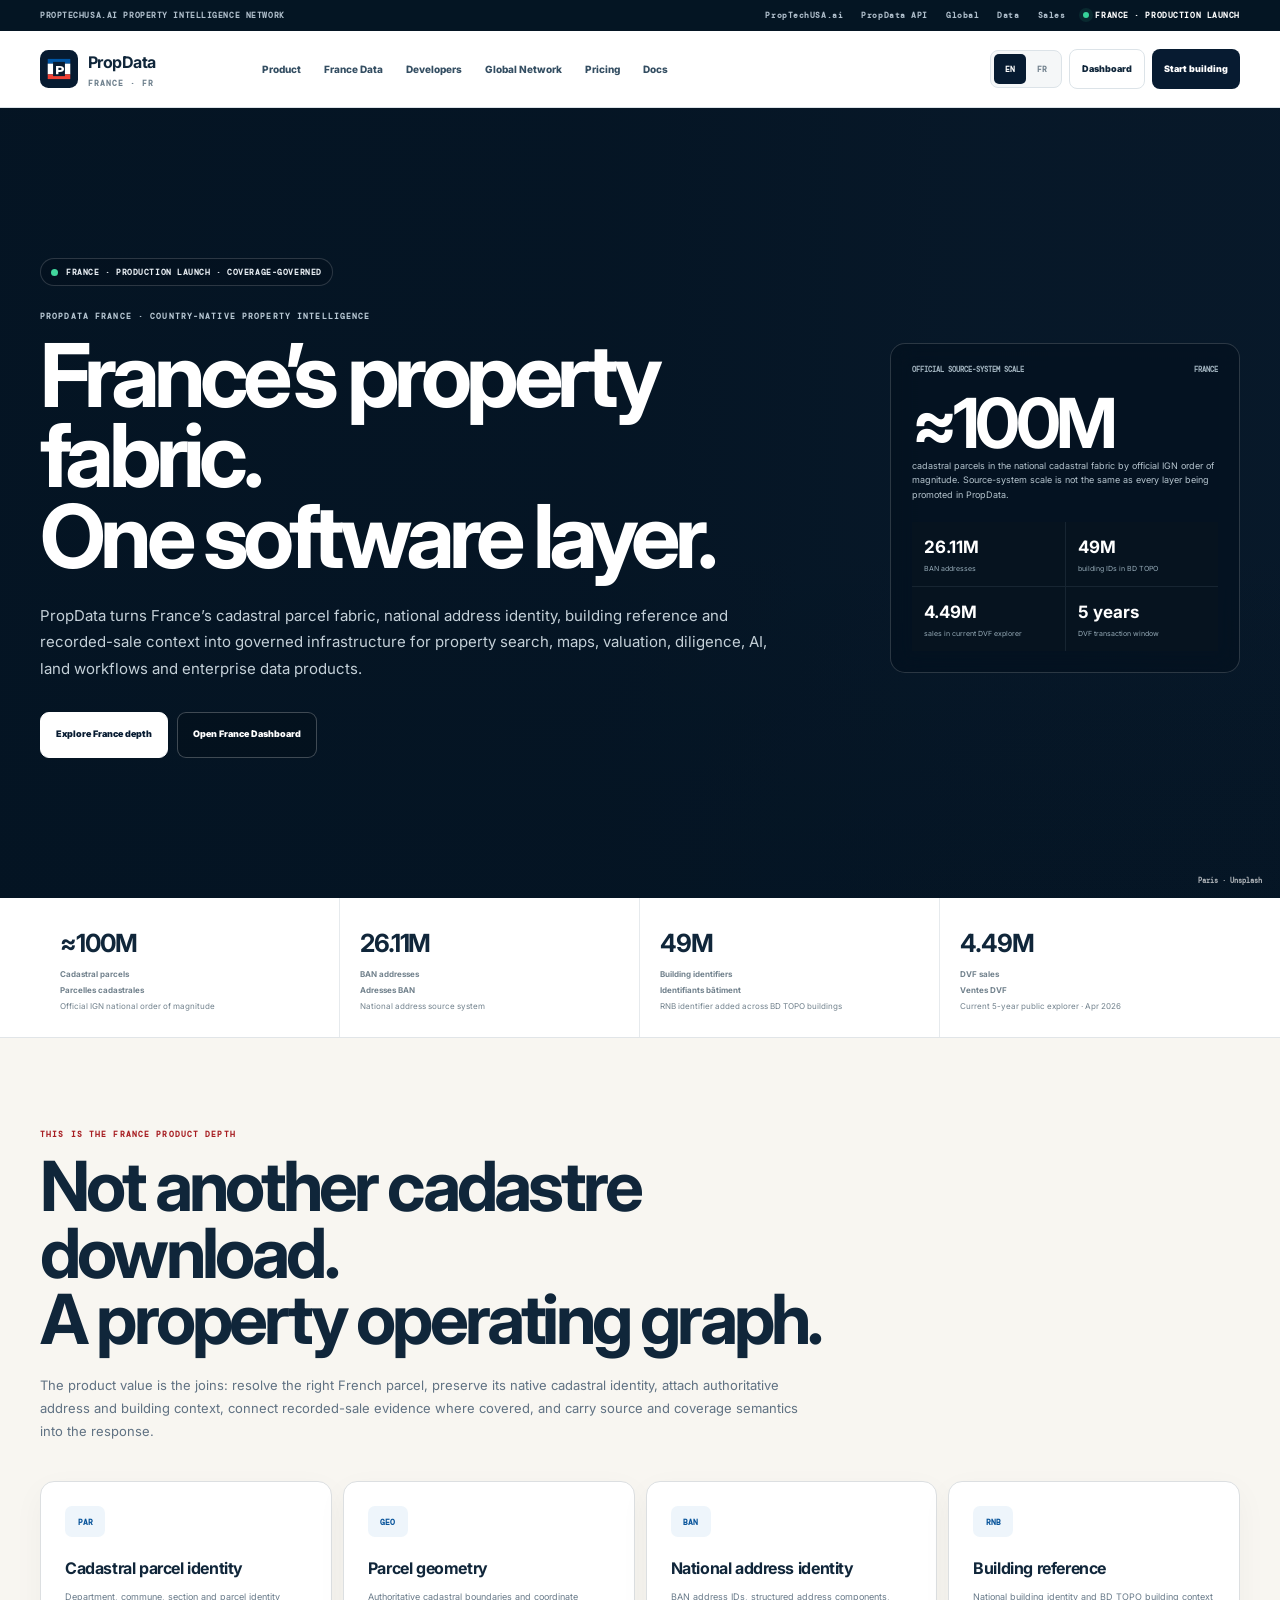
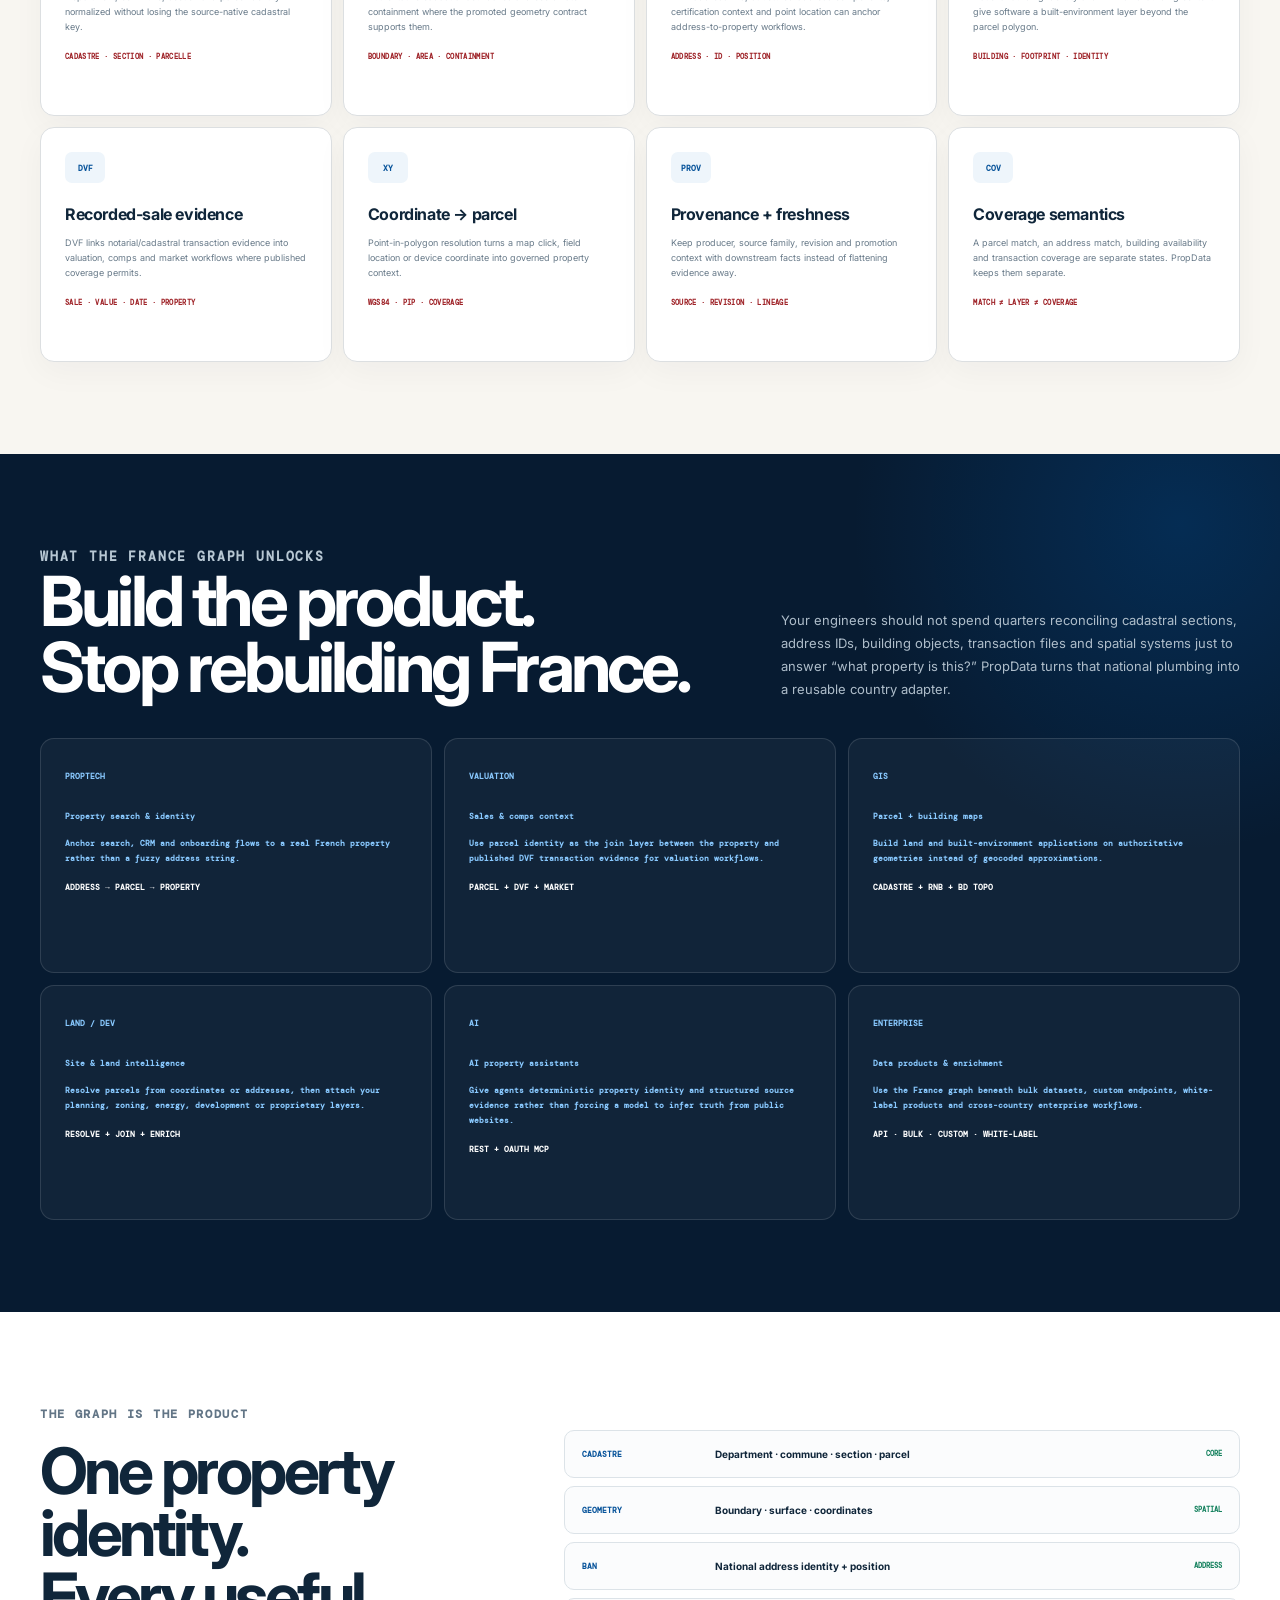
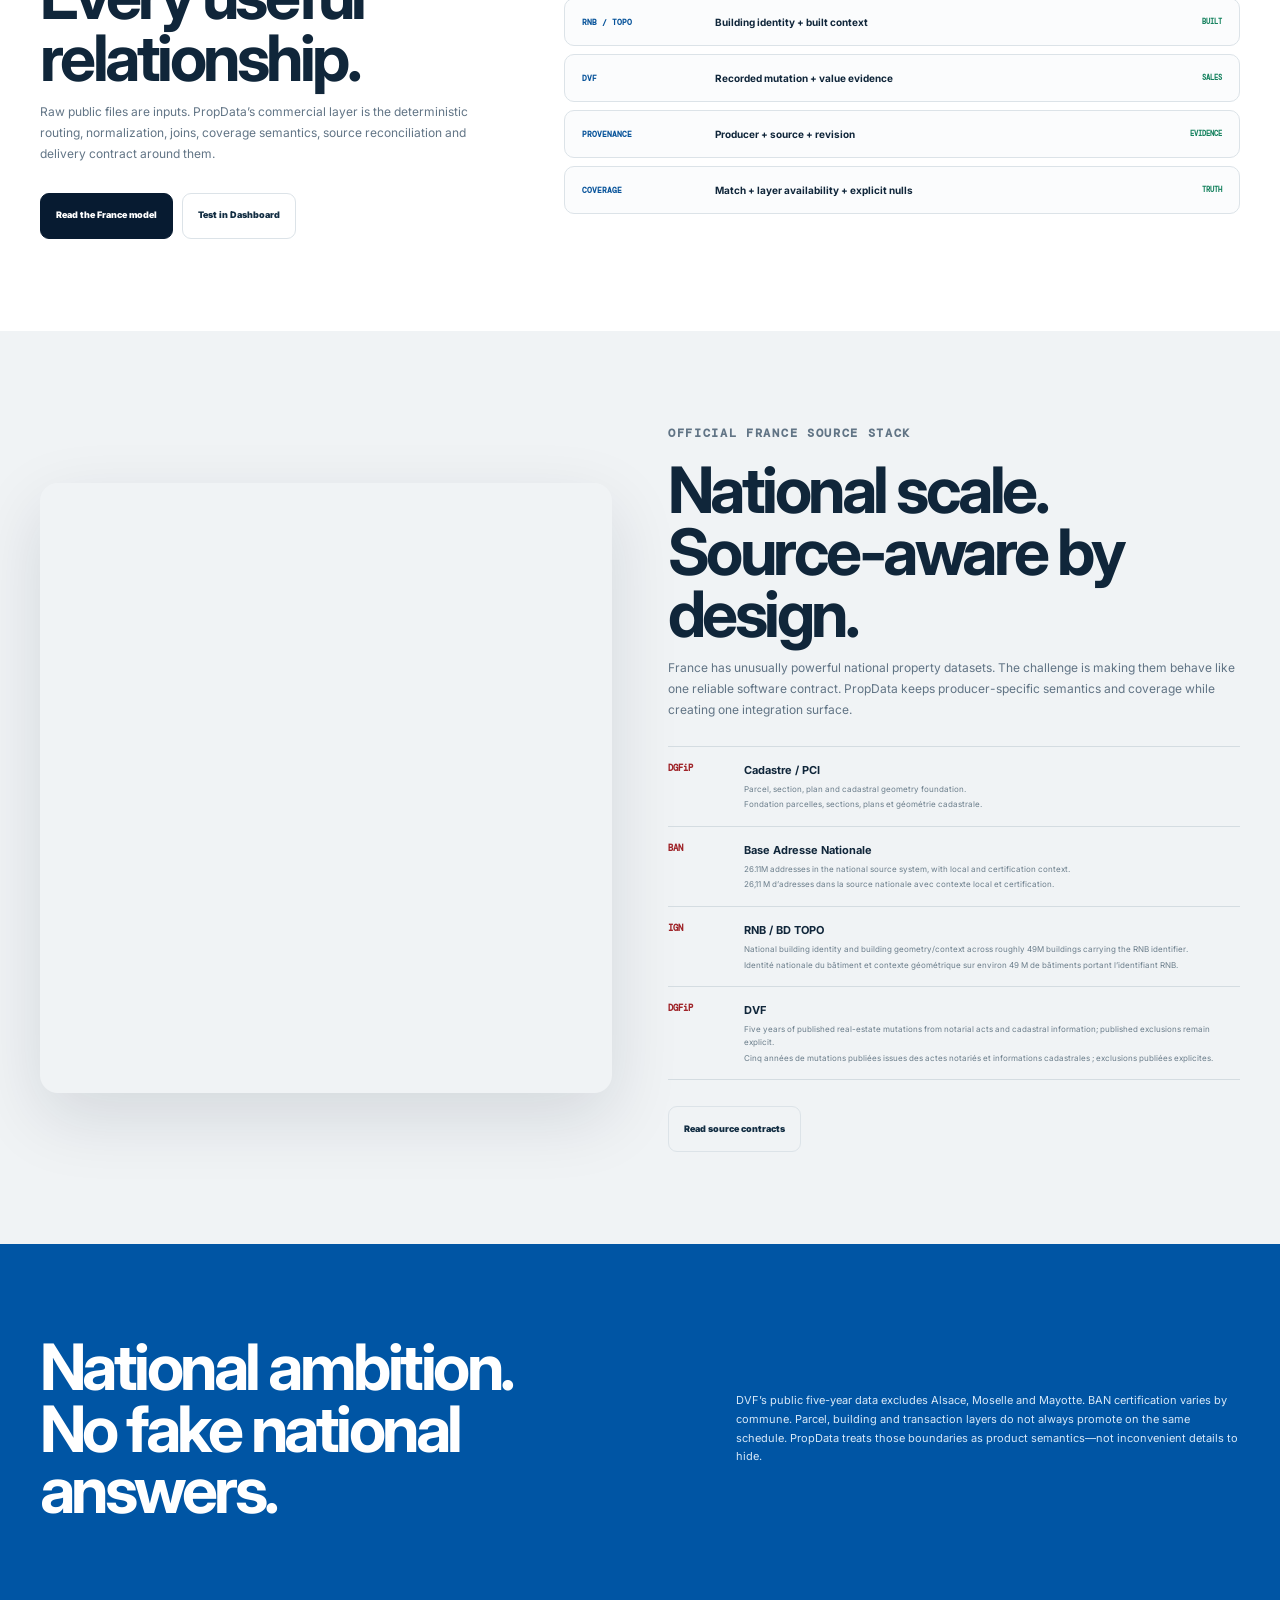
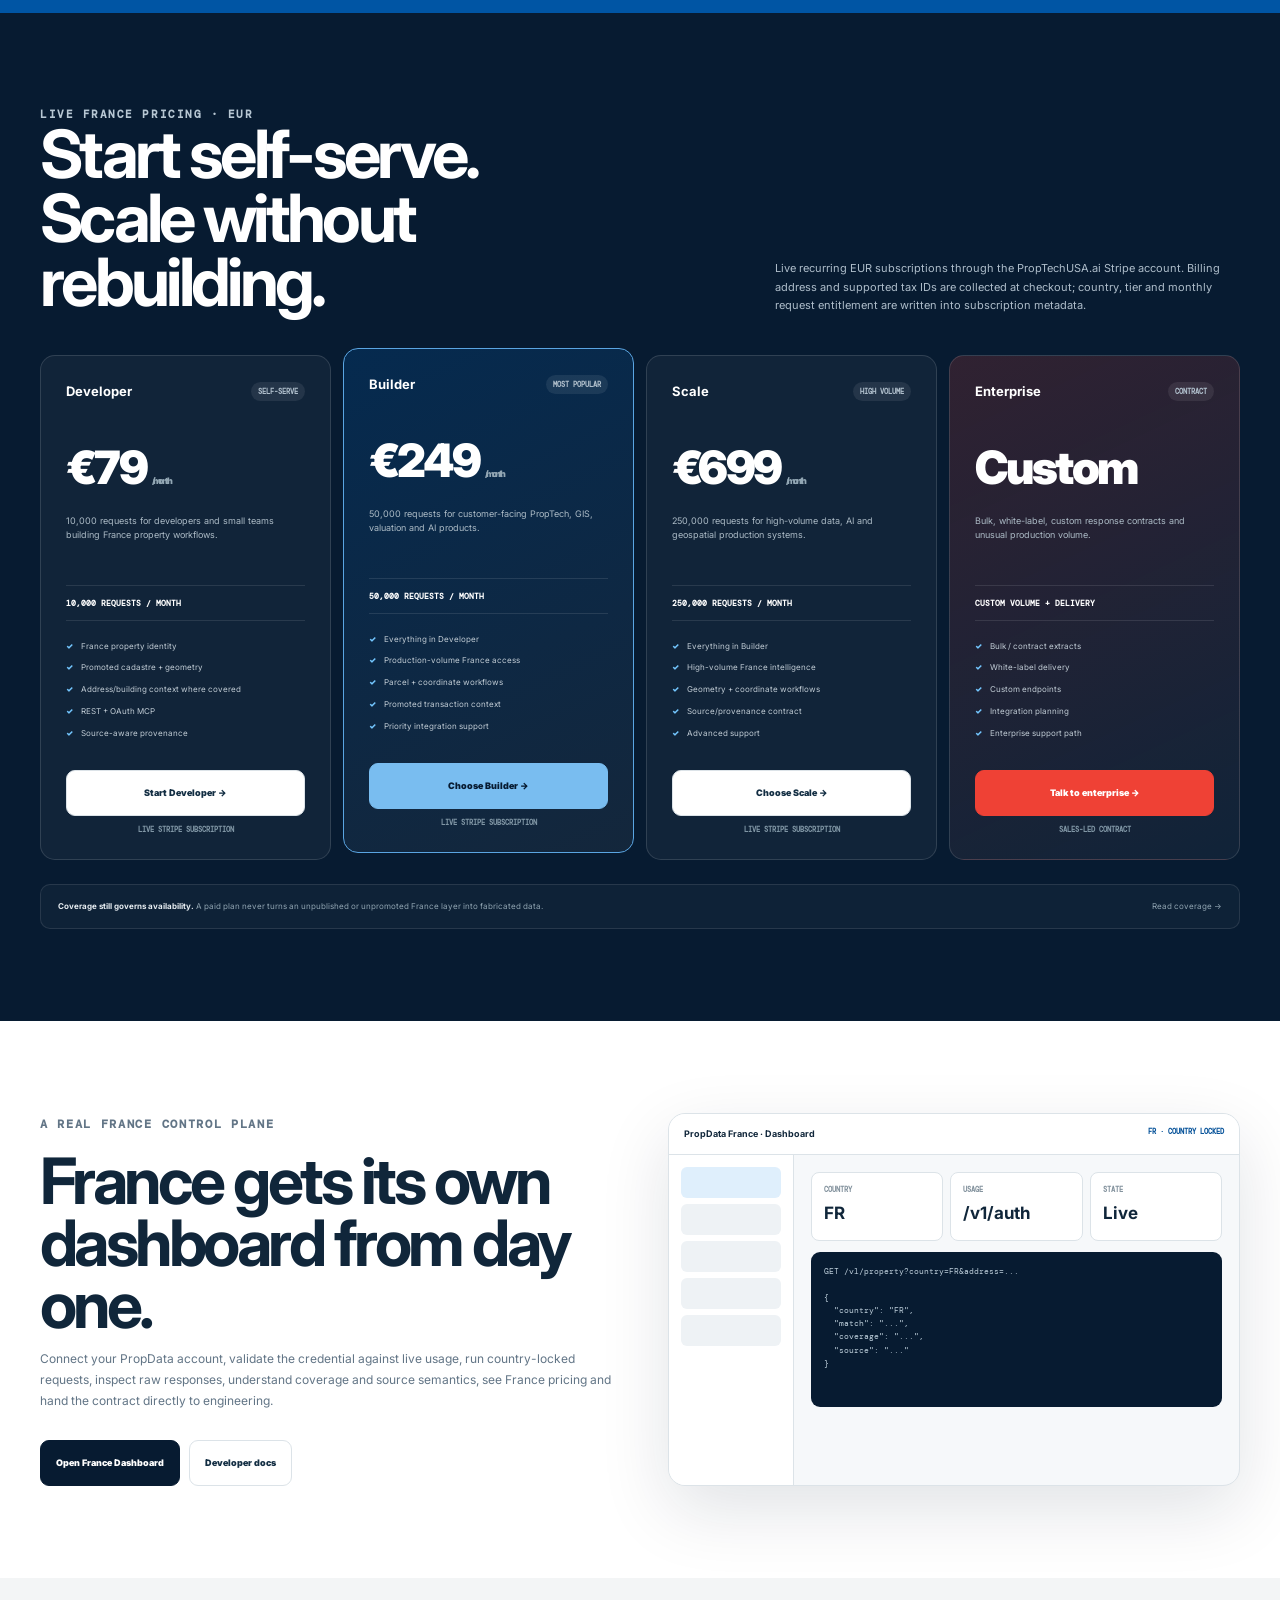
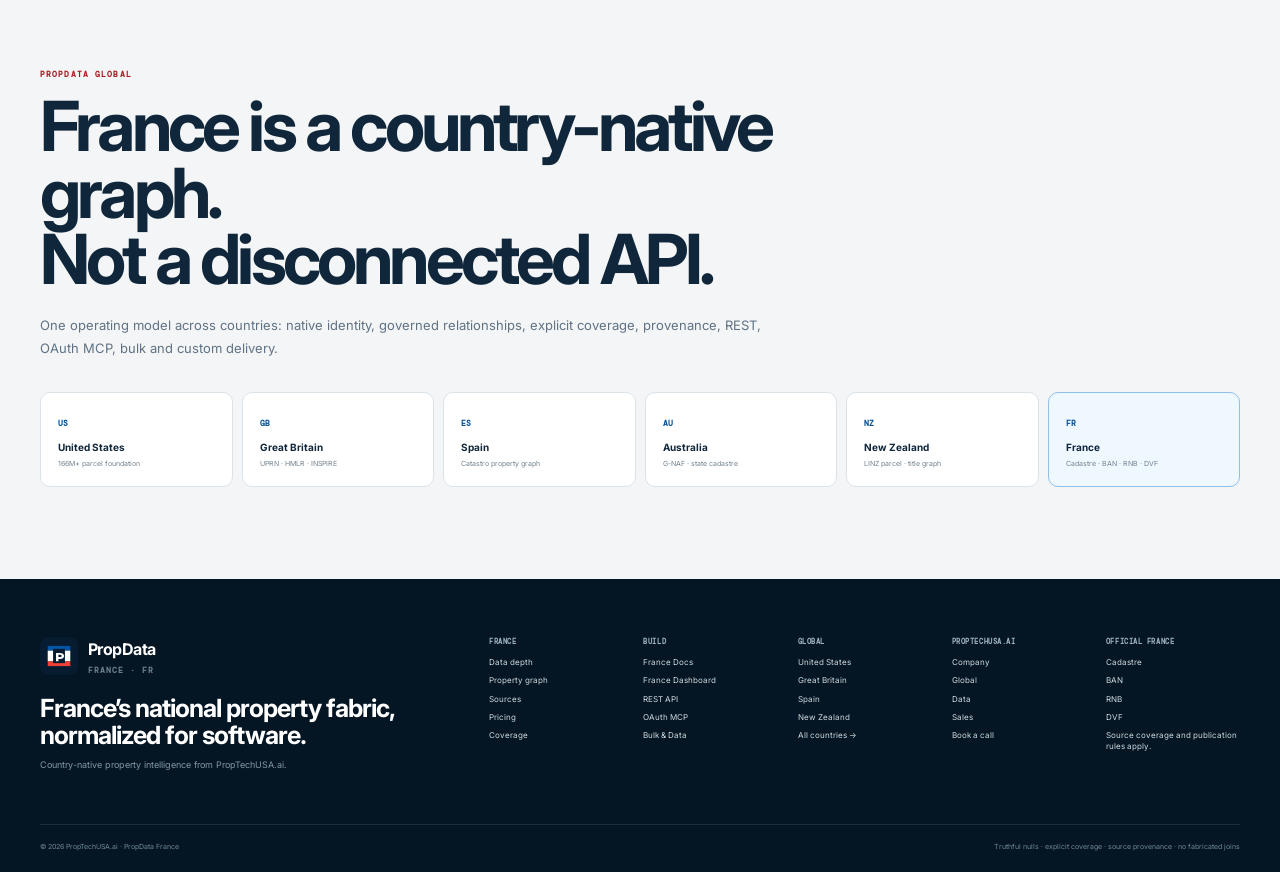
==== index.html @ 3e8c6358 "Launch world-class PropData France homepage" ====
<!doctype html><html lang="en" data-lang="en"><head><meta charset="utf-8"><meta name="viewport" content="width=device-width,initial-scale=1,viewport-fit=cover"><title>PropData France | National Cadastre, Address, Building & Transaction Intelligence</title><meta name="description" content="PropData France turns France's national cadastral parcel fabric, BAN addresses, building reference and DVF transaction context into governed property intelligence for software, GIS, AI and enterprise workflows."><meta name="theme-color" content="#071b31"><link rel="canonical" href="https://france.proptechusa.ai/"><link rel="icon" href="/favicon.svg" type="image/svg+xml"><meta property="og:type" content="website"><meta property="og:title" content="PropData France | France's property fabric, normalized for software"><meta property="og:description" content="National cadastral identity, parcels, addresses, buildings, transaction context, geometry, coverage and provenance behind one France property contract."><meta property="og:url" content="https://france.proptechusa.ai/"><meta property="og:image" content="https://images.unsplash.com/photo-1502602898657-3e91760cbb34?auto=format&fit=crop&fm=jpg&q=86&w=1800"><meta name="twitter:card" content="summary_large_image"><meta name="twitter:title" content="PropData France"><meta name="twitter:description" content="France's national property fabric, normalized for software."><meta name="twitter:image" content="https://images.unsplash.com/photo-1502602898657-3e91760cbb34?auto=format&fit=crop&fm=jpg&q=86&w=1800"><link rel="stylesheet" href="/site.css"><script type="application/ld+json">{"@context":"https://schema.org","@graph":[{"@type":"Organization","@id":"https://proptechusa.ai/#organization","name":"PropTechUSA.ai","url":"https://proptechusa.ai/","email":"sales@proptechusa.ai"},{"@type":"WebAPI","name":"PropData France","url":"https://france.proptechusa.ai/","description":"Country-native French property intelligence built around cadastral parcels, national address identity, building context, transaction evidence, coverage and provenance.","provider":{"@id":"https://proptechusa.ai/#organization"},"areaServed":{"@type":"Country","name":"France"},"documentation":"https://france.proptechusa.ai/docs"}]}</script></head><body>
<div class="utility"><div class="shell"><span>PROPTECHUSA.AI PROPERTY INTELLIGENCE NETWORK</span><nav><a href="https://proptechusa.ai/">PropTechUSA.ai</a><a href="https://propdata.proptechusa.ai/">PropData API</a><a href="https://global.proptechusa.ai/">Global</a><a href="https://data.proptechusa.ai/">Data</a><a href="mailto:sales@proptechusa.ai">Sales</a><span class="utility-status"><i></i>FRANCE · PRODUCTION LAUNCH</span></nav></div></div>
<header class="header"><div class="shell nav"><a class="brand" href="/"><img src="/favicon.svg" alt=""><span><strong>PropData</strong><small>FRANCE · FR</small></span></a><button class="menu" id="menu" type="button">☰</button><nav class="nav-links" id="nav"><details class="nav-group"><summary><span class="lang-en">Product</span><span class="lang-fr">Produit</span></summary><div class="mega"><div><span class="mega-label">FRANCE PROPERTY GRAPH</span><a href="#depth"><b><span class="lang-en">Data depth</span><span class="lang-fr">Profondeur des données</span></b><small>Cadastre · BAN · building graph · DVF</small></a><a href="#graph"><b><span class="lang-en">Property graph</span><span class="lang-fr">Graphe immobilier</span></b><small><span class="lang-en">Identity, spatial joins, source lineage.</span><span class="lang-fr">Identité, relations spatiales, provenance.</span></small></a></div><div><span class="mega-label">OPERATE</span><a href="/dashboard"><b>France Dashboard</b><small><span class="lang-en">Request Lab, usage, coverage and billing.</span><span class="lang-fr">Request Lab, usage, couverture et facturation.</span></small></a><a href="/docs"><b>Developer Docs</b><small><span class="lang-en">Country contract from quickstart to production.</span><span class="lang-fr">Contrat pays du quickstart à la production.</span></small></a></div></div></details><details class="nav-group"><summary><span class="lang-en">France Data</span><span class="lang-fr">Données France</span></summary><div class="mega"><div><span class="mega-label">NATIONAL FABRIC</span><a href="#scale"><b>≈100M parcels</b><small><span class="lang-en">Official cadastral source-system order of magnitude.</span><span class="lang-fr">Ordre de grandeur officiel du parcellaire cadastral.</span></small></a><a href="#sources"><b>BAN · RNB · DVF</b><small><span class="lang-en">Address, building and recorded-sale context.</span><span class="lang-fr">Adresse, bâtiment et contexte des mutations.</span></small></a></div><div><span class="mega-label">TRUST</span><a href="#coverage"><b><span class="lang-en">Coverage contract</span><span class="lang-fr">Contrat de couverture</span></b><small><span class="lang-en">Source and layer availability remain explicit.</span><span class="lang-fr">Disponibilité des sources et couches explicite.</span></small></a><a href="#truth"><b><span class="lang-en">Truthful nulls</span><span class="lang-fr">Nuls explicites</span></b><small><span class="lang-en">No invented parcel, address, building or sale match.</span><span class="lang-fr">Aucun rapprochement inventé.</span></small></a></div></div></details><details class="nav-group"><summary><span class="lang-en">Developers</span><span class="lang-fr">Développeurs</span></summary><div class="mega"><div><span class="mega-label">BUILD</span><a href="/docs#quickstart"><b>REST API</b><small>country=FR · x-api-key</small></a><a href="/docs#mcp"><b>OAuth MCP</b><small><span class="lang-en">AI-native delivery through OAuth.</span><span class="lang-fr">Accès IA natif via OAuth.</span></small></a></div><div><span class="mega-label">OPERATE</span><a href="/dashboard"><b>France Dashboard</b><small><span class="lang-en">Country-locked workspace and live usage.</span><span class="lang-fr">Workspace pays et usage en direct.</span></small></a><a href="#pricing"><b><span class="lang-en">Pricing</span><span class="lang-fr">Tarifs</span></b><small>€79 · €249 · €699</small></a></div></div></details><details class="nav-group"><summary><span class="lang-en">Global Network</span><span class="lang-fr">Réseau mondial</span></summary><div class="mega mega-countries"><div><span class="mega-label">LIVE COUNTRY PRODUCTS</span><a href="https://propdata.proptechusa.ai/"><b>United States</b><small>166M+ parcel foundation</small></a><a href="https://gb.proptechusa.ai/"><b>Great Britain</b><small>UPRN · HMLR · INSPIRE</small></a><a href="https://spain.proptechusa.ai/"><b>Spain</b><small>Catastro property graph</small></a></div><div><span class="mega-label">GLOBAL</span><a href="https://au.proptechusa.ai/"><b>Australia</b><small>G-NAF · state cadastre</small></a><a href="https://nz.proptechusa.ai/"><b>New Zealand</b><small>LINZ parcel · title graph</small></a><a href="https://ee.proptechusa.ai/"><b>Estonia</b><small>Cadastre · ADS · EHR</small></a></div></div></details><a href="#pricing"><span class="lang-en">Pricing</span><span class="lang-fr">Tarifs</span></a><a href="/docs">Docs</a></nav><div class="nav-actions"><div class="lang"><button class="active" data-lang="en" type="button">EN</button><button data-lang="fr" type="button">FR</button></div><a class="dashboard-link" href="/dashboard">Dashboard</a><a class="nav-cta" href="#pricing"><span class="lang-en">Start building</span><span class="lang-fr">Commencer</span></a></div></div></header>
<div id="checkout-success" class="checkout-success" hidden><div class="checkout-success-inner"><div><b><span class="lang-en">Stripe checkout completed.</span><span class="lang-fr">Paiement Stripe terminé.</span></b><p><span class="lang-en">Continue into the France Dashboard for account controls, live usage and country tools.</span><span class="lang-fr">Continuez vers le Dashboard France pour la gestion du compte, l'usage et les outils pays.</span></p></div><a href="/dashboard"><span class="lang-en">Open France Dashboard →</span><span class="lang-fr">Ouvrir Dashboard France →</span></a><button id="dismiss-checkout" type="button">×</button></div></div>
<main><section class="hero"><div class="hero-image"></div><div class="hero-shade"></div><div class="shell hero-inner"><div><div class="chip"><i></i><span class="lang-en">FRANCE · PRODUCTION LAUNCH · COVERAGE-GOVERNED</span><span class="lang-fr">FRANCE · LANCEMENT PRODUCTION · COUVERTURE GOUVERNÉE</span></div><p class="eyebrow light">PROPDATA FRANCE · COUNTRY-NATIVE PROPERTY INTELLIGENCE</p><h1><span class="lang-en">France’s property fabric.<br>One software layer.</span><span class="lang-fr">Le tissu immobilier français.<br>Une seule couche logicielle.</span></h1><p class="hero-lede"><span class="lang-en">PropData turns France’s cadastral parcel fabric, national address identity, building reference and recorded-sale context into governed infrastructure for property search, maps, valuation, diligence, AI, land workflows and enterprise data products.</span><span class="lang-fr">PropData transforme le parcellaire cadastral, l’adresse nationale, le référentiel bâtiment et le contexte des mutations en infrastructure gouvernée pour la recherche immobilière, la cartographie, la valorisation, la due diligence, l’IA et les produits de données.</span></p><div class="hero-actions"><a class="btn primary" href="#depth"><span class="lang-en">Explore France depth</span><span class="lang-fr">Explorer la profondeur</span></a><a class="btn ghost" href="/dashboard"><span class="lang-en">Open France Dashboard</span><span class="lang-fr">Ouvrir Dashboard France</span></a></div></div><aside class="hero-proof"><div class="hero-proof-head"><span>OFFICIAL SOURCE-SYSTEM SCALE</span><span>FRANCE</span></div><strong class="big">≈100M</strong><p><span class="lang-en">cadastral parcels in the national cadastral fabric by official IGN order of magnitude. Source-system scale is not the same as every layer being promoted in PropData.</span><span class="lang-fr">parcelles cadastrales selon l’ordre de grandeur officiel IGN. L’échelle de la source n’implique pas que chaque couche soit déjà promue dans PropData.</span></p><div class="proof-grid"><div><b>26.11M</b><span>BAN addresses</span></div><div><b>49M</b><span>building IDs in BD TOPO</span></div><div><b>4.49M</b><span>sales in current DVF explorer</span></div><div><b>5 years</b><span>DVF transaction window</span></div></div></aside></div><div class="credit">Paris · Unsplash</div></section>
<section class="source-scale" id="scale"><div class="shell scale-grid"><div class="scale"><strong>≈100M</strong><b><span class="lang-en">Cadastral parcels</span><span class="lang-fr">Parcelles cadastrales</span></b><span>Official IGN national order of magnitude</span></div><div class="scale"><strong>26.11M</strong><b><span class="lang-en">BAN addresses</span><span class="lang-fr">Adresses BAN</span></b><span>National address source system</span></div><div class="scale"><strong>49M</strong><b><span class="lang-en">Building identifiers</span><span class="lang-fr">Identifiants bâtiment</span></b><span>RNB identifier added across BD TOPO buildings</span></div><div class="scale"><strong>4.49M</strong><b><span class="lang-en">DVF sales</span><span class="lang-fr">Ventes DVF</span></b><span>Current 5-year public explorer · Apr 2026</span></div></div></section>
<section class="section depth" id="depth"><div class="shell"><div class="section-head"><p class="eyebrow"><span class="lang-en">THIS IS THE FRANCE PRODUCT DEPTH</span><span class="lang-fr">PROFONDEUR DU PRODUIT FRANCE</span></p><h2><span class="lang-en">Not another cadastre download.<br>A property operating graph.</span><span class="lang-fr">Pas un simple téléchargement cadastral.<br>Un graphe immobilier opérationnel.</span></h2><p><span class="lang-en">The product value is the joins: resolve the right French parcel, preserve its native cadastral identity, attach authoritative address and building context, connect recorded-sale evidence where covered, and carry source and coverage semantics into the response.</span><span class="lang-fr">La valeur vient des rapprochements : résoudre la bonne parcelle, conserver son identité cadastrale, rattacher l’adresse et le bâtiment, relier les mutations disponibles et conserver la provenance et la couverture dans la réponse.</span></p></div><div class="depth-grid"><article class="depth-card"><span class="depth-code">PAR</span><h3><span class="lang-en">Cadastral parcel identity</span><span class="lang-fr">Identité parcellaire</span></h3><p><span class="lang-en">Department, commune, section and parcel identity normalized without losing the source-native cadastral key.</span><span class="lang-fr">Département, commune, section et parcelle normalisés sans perdre la clé cadastrale native.</span></p><strong>CADASTRE · SECTION · PARCELLE</strong></article><article class="depth-card"><span class="depth-code">GEO</span><h3><span class="lang-en">Parcel geometry</span><span class="lang-fr">Géométrie parcellaire</span></h3><p><span class="lang-en">Authoritative cadastral boundaries and coordinate containment where the promoted geometry contract supports them.</span><span class="lang-fr">Limites cadastrales et résolution par coordonnées lorsque la géométrie promue le permet.</span></p><strong>BOUNDARY · AREA · CONTAINMENT</strong></article><article class="depth-card"><span class="depth-code">BAN</span><h3><span class="lang-en">National address identity</span><span class="lang-fr">Adresse nationale</span></h3><p><span class="lang-en">BAN address IDs, structured address components, certification context and point location can anchor address-to-property workflows.</span><span class="lang-fr">Identifiants BAN, composants structurés, certification et position pour les flux adresse → propriété.</span></p><strong>ADDRESS · ID · POSITION</strong></article><article class="depth-card"><span class="depth-code">RNB</span><h3><span class="lang-en">Building reference</span><span class="lang-fr">Référentiel bâtiment</span></h3><p><span class="lang-en">National building identity and BD TOPO building context give software a built-environment layer beyond the parcel polygon.</span><span class="lang-fr">L’identité nationale du bâtiment et le contexte BD TOPO ajoutent une couche bâtie au-delà de la parcelle.</span></p><strong>BUILDING · FOOTPRINT · IDENTITY</strong></article><article class="depth-card"><span class="depth-code">DVF</span><h3><span class="lang-en">Recorded-sale evidence</span><span class="lang-fr">Mutations immobilières</span></h3><p><span class="lang-en">DVF links notarial/cadastral transaction evidence into valuation, comps and market workflows where published coverage permits.</span><span class="lang-fr">DVF relie les mutations issues des actes notariés et du cadastre aux workflows de valeur et de comparables selon la couverture publiée.</span></p><strong>SALE · VALUE · DATE · PROPERTY</strong></article><article class="depth-card"><span class="depth-code">XY</span><h3><span class="lang-en">Coordinate → parcel</span><span class="lang-fr">Coordonnée → parcelle</span></h3><p><span class="lang-en">Point-in-polygon resolution turns a map click, field location or device coordinate into governed property context.</span><span class="lang-fr">La résolution point-dans-polygone transforme un clic carte ou une coordonnée en contexte immobilier gouverné.</span></p><strong>WGS84 · PIP · COVERAGE</strong></article><article class="depth-card"><span class="depth-code">PROV</span><h3><span class="lang-en">Provenance + freshness</span><span class="lang-fr">Provenance + fraîcheur</span></h3><p><span class="lang-en">Keep producer, source family, revision and promotion context with downstream facts instead of flattening evidence away.</span><span class="lang-fr">Conserver producteur, famille source, révision et promotion avec les faits retournés.</span></p><strong>SOURCE · REVISION · LINEAGE</strong></article><article class="depth-card"><span class="depth-code">COV</span><h3><span class="lang-en">Coverage semantics</span><span class="lang-fr">Sémantique de couverture</span></h3><p><span class="lang-en">A parcel match, an address match, building availability and transaction coverage are separate states. PropData keeps them separate.</span><span class="lang-fr">Match parcelle, adresse, bâtiment et couverture transactionnelle restent des états distincts.</span></p><strong>MATCH ≠ LAYER ≠ COVERAGE</strong></article></div></div></section>
<section class="section dark-section" id="outcomes"><div class="shell"><div class="split-head"><div><p class="eyebrow light"><span class="lang-en">WHAT THE FRANCE GRAPH UNLOCKS</span><span class="lang-fr">CE QUE DÉBLOQUE LE GRAPHE FRANCE</span></p><h2><span class="lang-en">Build the product.<br>Stop rebuilding France.</span><span class="lang-fr">Construisez le produit.<br>Arrêtez de reconstruire la France.</span></h2></div><p><span class="lang-en">Your engineers should not spend quarters reconciling cadastral sections, address IDs, building objects, transaction files and spatial systems just to answer “what property is this?” PropData turns that national plumbing into a reusable country adapter.</span><span class="lang-fr">Vos ingénieurs ne devraient pas passer des mois à rapprocher sections cadastrales, identifiants d’adresse, bâtiments, mutations et géométrie simplement pour répondre « quel bien est-ce ? ». PropData transforme cette plomberie nationale en adaptateur pays.</span></p></div><div class="outcomes"><article class="outcome"><span>PROPTECH</span><h3><span class="lang-en">Property search & identity</span><span class="lang-fr">Recherche & identité</span></h3><p><span class="lang-en">Anchor search, CRM and onboarding flows to a real French property rather than a fuzzy address string.</span><span class="lang-fr">Ancrer recherche, CRM et onboarding sur un bien réel plutôt qu’une chaîne d’adresse approximative.</span></p><b>ADDRESS → PARCEL → PROPERTY</b></article><article class="outcome"><span>VALUATION</span><h3><span class="lang-en">Sales & comps context</span><span class="lang-fr">Ventes & comparables</span></h3><p><span class="lang-en">Use parcel identity as the join layer between the property and published DVF transaction evidence for valuation workflows.</span><span class="lang-fr">Utiliser l’identité parcellaire comme couche de jointure vers les mutations DVF publiées pour la valorisation.</span></p><b>PARCEL + DVF + MARKET</b></article><article class="outcome"><span>GIS</span><h3><span class="lang-en">Parcel + building maps</span><span class="lang-fr">Cartes parcelles + bâtiments</span></h3><p><span class="lang-en">Build land and built-environment applications on authoritative geometries instead of geocoded approximations.</span><span class="lang-fr">Construire des applications foncières sur des géométries de référence plutôt que des approximations géocodées.</span></p><b>CADASTRE + RNB + BD TOPO</b></article><article class="outcome"><span>LAND / DEV</span><h3><span class="lang-en">Site & land intelligence</span><span class="lang-fr">Intelligence foncière</span></h3><p><span class="lang-en">Resolve parcels from coordinates or addresses, then attach your planning, zoning, energy, development or proprietary layers.</span><span class="lang-fr">Résoudre les parcelles par coordonnées ou adresse puis rattacher vos couches urbanisme, énergie ou propriétaires.</span></p><b>RESOLVE + JOIN + ENRICH</b></article><article class="outcome"><span>AI</span><h3><span class="lang-en">AI property assistants</span><span class="lang-fr">Assistants IA immobiliers</span></h3><p><span class="lang-en">Give agents deterministic property identity and structured source evidence rather than forcing a model to infer truth from public websites.</span><span class="lang-fr">Donner aux agents une identité déterministe et des preuves structurées plutôt que d’inférer depuis le web.</span></p><b>REST + OAUTH MCP</b></article><article class="outcome"><span>ENTERPRISE</span><h3><span class="lang-en">Data products & enrichment</span><span class="lang-fr">Produits de données</span></h3><p><span class="lang-en">Use the France graph beneath bulk datasets, custom endpoints, white-label products and cross-country enterprise workflows.</span><span class="lang-fr">Utiliser le graphe France sous les jeux bulk, endpoints sur mesure, white-label et workflows internationaux.</span></p><b>API · BULK · CUSTOM · WHITE-LABEL</b></article></div></div></section>
<section class="section graph" id="graph"><div class="shell graph-wrap"><div class="graph-copy"><p class="eyebrow"><span class="lang-en">THE GRAPH IS THE PRODUCT</span><span class="lang-fr">LE GRAPHE EST LE PRODUIT</span></p><h2><span class="lang-en">One property identity.<br>Every useful relationship.</span><span class="lang-fr">Une identité immobilière.<br>Toutes les relations utiles.</span></h2><p><span class="lang-en">Raw public files are inputs. PropData’s commercial layer is the deterministic routing, normalization, joins, coverage semantics, source reconciliation and delivery contract around them.</span><span class="lang-fr">Les fichiers publics sont des entrées. La couche commerciale PropData est le routage déterministe, la normalisation, les jointures, la couverture, la réconciliation des sources et le contrat de livraison.</span></p><div class="hero-actions"><a class="btn dark" href="/docs#data-model"><span class="lang-en">Read the France model</span><span class="lang-fr">Lire le modèle France</span></a><a class="btn outline" href="/dashboard"><span class="lang-en">Test in Dashboard</span><span class="lang-fr">Tester dans le Dashboard</span></a></div></div><div class="graph-stack"><div class="graph-row"><b>CADASTRE</b><strong><span class="lang-en">Department · commune · section · parcel</span><span class="lang-fr">Département · commune · section · parcelle</span></strong><em>CORE</em></div><div class="graph-row"><b>GEOMETRY</b><strong><span class="lang-en">Boundary · surface · coordinates</span><span class="lang-fr">Limite · surface · coordonnées</span></strong><em>SPATIAL</em></div><div class="graph-row"><b>BAN</b><strong><span class="lang-en">National address identity + position</span><span class="lang-fr">Identité d’adresse + position</span></strong><em>ADDRESS</em></div><div class="graph-row"><b>RNB / TOPO</b><strong><span class="lang-en">Building identity + built context</span><span class="lang-fr">Identité bâtiment + contexte bâti</span></strong><em>BUILT</em></div><div class="graph-row"><b>DVF</b><strong><span class="lang-en">Recorded mutation + value evidence</span><span class="lang-fr">Mutation + preuve de valeur</span></strong><em>SALES</em></div><div class="graph-row"><b>PROVENANCE</b><strong><span class="lang-en">Producer + source + revision</span><span class="lang-fr">Producteur + source + révision</span></strong><em>EVIDENCE</em></div><div class="graph-row"><b>COVERAGE</b><strong><span class="lang-en">Match + layer availability + explicit nulls</span><span class="lang-fr">Match + disponibilité + nuls explicites</span></strong><em>TRUTH</em></div></div></div></section>
<section class="section source-section" id="sources"><div class="shell source-grid"><div class="source-photo" role="img" aria-label="Beaujolais vineyard parcels"></div><div class="source-copy"><p class="eyebrow"><span class="lang-en">OFFICIAL FRANCE SOURCE STACK</span><span class="lang-fr">SOURCES OFFICIELLES FRANCE</span></p><h2><span class="lang-en">National scale.<br>Source-aware by design.</span><span class="lang-fr">Échelle nationale.<br>Conçu avec la provenance.</span></h2><p><span class="lang-en">France has unusually powerful national property datasets. The challenge is making them behave like one reliable software contract. PropData keeps producer-specific semantics and coverage while creating one integration surface.</span><span class="lang-fr">La France dispose de jeux nationaux immobiliers puissants. Le défi est de les faire fonctionner comme un contrat logiciel fiable. PropData conserve les sémantiques et couvertures propres aux producteurs tout en créant une surface d’intégration unique.</span></p><div class="source-list"><div class="source-item"><b>DGFiP</b><div><strong>Cadastre / PCI</strong><span><span class="lang-en">Parcel, section, plan and cadastral geometry foundation.</span><span class="lang-fr">Fondation parcelles, sections, plans et géométrie cadastrale.</span></span></div></div><div class="source-item"><b>BAN</b><div><strong>Base Adresse Nationale</strong><span><span class="lang-en">26.11M addresses in the national source system, with local and certification context.</span><span class="lang-fr">26,11 M d’adresses dans la source nationale avec contexte local et certification.</span></span></div></div><div class="source-item"><b>IGN</b><div><strong>RNB / BD TOPO</strong><span><span class="lang-en">National building identity and building geometry/context across roughly 49M buildings carrying the RNB identifier.</span><span class="lang-fr">Identité nationale du bâtiment et contexte géométrique sur environ 49 M de bâtiments portant l’identifiant RNB.</span></span></div></div><div class="source-item"><b>DGFiP</b><div><strong>DVF</strong><span><span class="lang-en">Five years of published real-estate mutations from notarial acts and cadastral information; published exclusions remain explicit.</span><span class="lang-fr">Cinq années de mutations publiées issues des actes notariés et informations cadastrales ; exclusions publiées explicites.</span></span></div></div></div><a class="btn outline" href="/docs#sources"><span class="lang-en">Read source contracts</span><span class="lang-fr">Lire les contrats sources</span></a></div></div></section>
<section class="section truth" id="truth"><div class="shell truth-grid"><h2><span class="lang-en">National ambition.<br>No fake national answers.</span><span class="lang-fr">Ambition nationale.<br>Aucune réponse nationale inventée.</span></h2><p><span class="lang-en">DVF’s public five-year data excludes Alsace, Moselle and Mayotte. BAN certification varies by commune. Parcel, building and transaction layers do not always promote on the same schedule. PropData treats those boundaries as product semantics—not inconvenient details to hide.</span><span class="lang-fr">Les données DVF publiques sur cinq ans excluent l’Alsace, la Moselle et Mayotte. La certification BAN varie selon les communes. Les couches parcelle, bâtiment et transaction ne sont pas toujours promues au même rythme. PropData traite ces limites comme des sémantiques produit.</span></p></div></section>
<section class="section pricing" id="pricing"><div class="shell"><div class="pricing-head"><div><p class="eyebrow light"><span class="lang-en">LIVE FRANCE PRICING · EUR</span><span class="lang-fr">TARIFS FRANCE EN DIRECT · EUR</span></p><h2><span class="lang-en">Start self-serve.<br>Scale without rebuilding.</span><span class="lang-fr">Démarrez en self-service.<br>Montez en charge sans reconstruire.</span></h2></div><p><span class="lang-en">Live recurring EUR subscriptions through the PropTechUSA.ai Stripe account. Billing address and supported tax IDs are collected at checkout; country, tier and monthly request entitlement are written into subscription metadata.</span><span class="lang-fr">Abonnements EUR récurrents via le compte Stripe PropTechUSA.ai. Adresse de facturation et identifiants fiscaux pris en charge sont collectés ; pays, plan et quota mensuel sont enregistrés dans les métadonnées.</span></p></div><div class="price-grid"><article class="price-card"><div class="price-tag"><b>Developer</b><span>SELF-SERVE</span></div><div class="price">€79 <small>/ month</small></div><p>10,000 requests for developers and small teams building France property workflows.</p><div class="price-limit">10,000 REQUESTS / MONTH</div><ul><li>France property identity</li><li>Promoted cadastre + geometry</li><li>Address/building context where covered</li><li>REST + OAuth MCP</li><li>Source-aware provenance</li></ul><a class="btn" href="https://buy.stripe.com/9B66oH7QigOW2hn3kf7wA0m">Start Developer →</a><div class="stripe-note">LIVE STRIPE SUBSCRIPTION</div></article><article class="price-card featured"><div class="price-tag"><b>Builder</b><span>MOST POPULAR</span></div><div class="price">€249 <small>/ month</small></div><p>50,000 requests for customer-facing PropTech, GIS, valuation and AI products.</p><div class="price-limit">50,000 REQUESTS / MONTH</div><ul><li>Everything in Developer</li><li>Production-volume France access</li><li>Parcel + coordinate workflows</li><li>Promoted transaction context</li><li>Priority integration support</li></ul><a class="btn" href="https://buy.stripe.com/8x2cN56Me0PYcW1f2X7wA0n">Choose Builder →</a><div class="stripe-note">LIVE STRIPE SUBSCRIPTION</div></article><article class="price-card"><div class="price-tag"><b>Scale</b><span>HIGH VOLUME</span></div><div class="price">€699 <small>/ month</small></div><p>250,000 requests for high-volume data, AI and geospatial production systems.</p><div class="price-limit">250,000 REQUESTS / MONTH</div><ul><li>Everything in Builder</li><li>High-volume France intelligence</li><li>Geometry + coordinate workflows</li><li>Source/provenance contract</li><li>Advanced support</li></ul><a class="btn" href="https://buy.stripe.com/28E7sL5Ia9mu2hnaMH7wA0o">Choose Scale →</a><div class="stripe-note">LIVE STRIPE SUBSCRIPTION</div></article><article class="price-card enterprise"><div class="price-tag"><b>Enterprise</b><span>CONTRACT</span></div><div class="price">Custom</div><p>Bulk, white-label, custom response contracts and unusual production volume.</p><div class="price-limit">CUSTOM VOLUME + DELIVERY</div><ul><li>Bulk / contract extracts</li><li>White-label delivery</li><li>Custom endpoints</li><li>Integration planning</li><li>Enterprise support path</li></ul><a class="btn" href="mailto:sales@proptechusa.ai?subject=PropData%20France%20Enterprise">Talk to enterprise →</a><div class="stripe-note">SALES-LED CONTRACT</div></article></div><div class="pricing-foot"><span><strong><span class="lang-en">Coverage still governs availability.</span><span class="lang-fr">La couverture gouverne toujours la disponibilité.</span></strong> <span class="lang-en">A paid plan never turns an unpublished or unpromoted France layer into fabricated data.</span><span class="lang-fr">Un plan payant ne transforme jamais une couche non publiée ou non promue en donnée inventée.</span></span><a href="/docs#coverage"><span class="lang-en">Read coverage →</span><span class="lang-fr">Lire la couverture →</span></a></div></div></section>
<section class="section dashboard-promo"><div class="shell dash-wrap"><div><p class="eyebrow"><span class="lang-en">A REAL FRANCE CONTROL PLANE</span><span class="lang-fr">UN VRAI CONTROL PLANE FRANCE</span></p><h2><span class="lang-en">France gets its own dashboard from day one.</span><span class="lang-fr">La France a son propre dashboard dès le premier jour.</span></h2><p><span class="lang-en">Connect your PropData account, validate the credential against live usage, run country-locked requests, inspect raw responses, understand coverage and source semantics, see France pricing and hand the contract directly to engineering.</span><span class="lang-fr">Connectez votre compte PropData, validez la clé avec l’usage réel, exécutez des requêtes bloquées sur la France, inspectez les réponses, la couverture et les sources, puis passez le contrat directement aux équipes techniques.</span></p><div class="hero-actions"><a class="btn dark" href="/dashboard"><span class="lang-en">Open France Dashboard</span><span class="lang-fr">Ouvrir Dashboard France</span></a><a class="btn outline" href="/docs"><span class="lang-en">Developer docs</span><span class="lang-fr">Documentation développeur</span></a></div></div><div class="dash-mock"><div class="dash-top"><b>PropData France · Dashboard</b><span>FR · COUNTRY LOCKED</span></div><div class="dash-body"><div class="dash-side"><i></i><i></i><i></i><i></i><i></i></div><div class="dash-main"><div class="dash-kpis"><div class="dash-kpi"><span>COUNTRY</span><strong>FR</strong></div><div class="dash-kpi"><span>USAGE</span><strong>/v1/auth</strong></div><div class="dash-kpi"><span>STATE</span><strong>Live</strong></div></div><div class="console">GET /v1/property?country=FR&address=...<br><br>{<br>&nbsp;&nbsp;"country": "FR",<br>&nbsp;&nbsp;"match": "...",<br>&nbsp;&nbsp;"coverage": "...",<br>&nbsp;&nbsp;"source": "..."<br>}</div></div></div></div></div></section>
<section class="section global"><div class="shell"><div class="section-head"><p class="eyebrow">PROPDATA GLOBAL</p><h2><span class="lang-en">France is a country-native graph.<br>Not a disconnected API.</span><span class="lang-fr">La France est un graphe natif.<br>Pas une API isolée.</span></h2><p><span class="lang-en">One operating model across countries: native identity, governed relationships, explicit coverage, provenance, REST, OAuth MCP, bulk and custom delivery.</span><span class="lang-fr">Un modèle commun à tous les pays : identité native, relations gouvernées, couverture explicite, provenance, REST, OAuth MCP, bulk et sur mesure.</span></p></div><div class="country-grid"><a href="https://propdata.proptechusa.ai/"><span>US</span><b>United States</b><small>166M+ parcel foundation</small></a><a href="https://gb.proptechusa.ai/"><span>GB</span><b>Great Britain</b><small>UPRN · HMLR · INSPIRE</small></a><a href="https://spain.proptechusa.ai/"><span>ES</span><b>Spain</b><small>Catastro property graph</small></a><a href="https://au.proptechusa.ai/"><span>AU</span><b>Australia</b><small>G-NAF · state cadastre</small></a><a href="https://nz.proptechusa.ai/"><span>NZ</span><b>New Zealand</b><small>LINZ parcel · title graph</small></a><a class="current" href="/"><span>FR</span><b>France</b><small>Cadastre · BAN · RNB · DVF</small></a></div></div></section></main>
<footer class="footer"><div class="shell footer-top"><div class="footer-brand"><a class="brand" href="/"><img src="/favicon.svg" alt=""><span><strong style="color:#fff">PropData</strong><small>FRANCE · FR</small></span></a><h3><span class="lang-en">France’s national property fabric, normalized for software.</span><span class="lang-fr">Le tissu immobilier national français, normalisé pour le logiciel.</span></h3><p>Country-native property intelligence from PropTechUSA.ai.</p></div><div class="footer-cols"><div><b>France</b><a href="#depth">Data depth</a><a href="#graph">Property graph</a><a href="#sources">Sources</a><a href="#pricing">Pricing</a><a href="#truth">Coverage</a></div><div><b>Build</b><a href="/docs">France Docs</a><a href="/dashboard">France Dashboard</a><a href="/docs#quickstart">REST API</a><a href="/docs#mcp">OAuth MCP</a><a href="https://data.proptechusa.ai/">Bulk & Data</a></div><div><b>Global</b><a href="https://propdata.proptechusa.ai/">United States</a><a href="https://gb.proptechusa.ai/">Great Britain</a><a href="https://spain.proptechusa.ai/">Spain</a><a href="https://nz.proptechusa.ai/">New Zealand</a><a href="https://global.proptechusa.ai/">All countries →</a></div><div><b>PropTechUSA.ai</b><a href="https://proptechusa.ai/">Company</a><a href="https://global.proptechusa.ai/">Global</a><a href="https://data.proptechusa.ai/">Data</a><a href="mailto:sales@proptechusa.ai">Sales</a><a href="https://calendly.com/proptechusa">Book a call</a></div><div><b>Official France</b><a href="https://cadastre.data.gouv.fr/">Cadastre</a><a href="https://adresse.data.gouv.fr/">BAN</a><a href="https://rnb.beta.gouv.fr/">RNB</a><a href="https://explore.data.gouv.fr/immobilier">DVF</a><span>Source coverage and publication rules apply.</span></div></div></div><div class="shell footer-bottom"><span>© 2026 PropTechUSA.ai · PropData France</span><span>Truthful nulls · explicit coverage · source provenance · no fabricated joins</span></div></footer><script src="/site.js" defer></script></body></html>
---- site.css ----
@import url('https://fonts.googleapis.com/css2?family=DM+Mono:wght@400;500&family=Inter:wght@400;500;600;700;800;900&display=swap');
:root{--navy:#071b31;--navy2:#0c2945;--blue:#0055a4;--red:#ef4135;--cream:#f8f6f1;--paper:#fff;--ink:#10263a;--muted:#627586;--line:#dce3e8;--green:#14845f;--gold:#d6a631;--mono:'DM Mono',ui-monospace,SFMono-Regular,Menlo,monospace;--shadow:0 24px 70px rgba(7,27,49,.12)}*{box-sizing:border-box}html{scroll-behavior:smooth;scroll-padding-top:116px}body{margin:0;min-width:320px;background:var(--cream);color:var(--ink);font:14px/1.6 Inter,system-ui,-apple-system,BlinkMacSystemFont,'Segoe UI',sans-serif;-webkit-font-smoothing:antialiased}a{color:inherit;text-decoration:none}button{font:inherit}.shell{width:min(1200px,calc(100% - 38px));margin:auto}.utility{height:31px;background:#041523;color:#aebdca;font:750 8px/31px var(--mono);letter-spacing:.07em}.utility .shell{display:flex;justify-content:space-between;gap:18px}.utility nav{display:flex;gap:18px}.utility a:hover{color:#fff}.utility-status{color:#fff}.utility-status i{display:inline-block;width:6px;height:6px;margin-right:6px;border-radius:50%;background:#36d399;box-shadow:0 0 0 4px rgba(54,211,153,.1)}.header{position:sticky;z-index:80;top:0;background:rgba(255,255,255,.97);border-bottom:1px solid var(--line);backdrop-filter:blur(15px)}.nav{min-height:76px;display:flex;align-items:center;gap:22px}.brand{display:flex;align-items:center;gap:10px;min-width:190px}.brand img{width:38px;height:38px}.brand strong{display:block;font-size:16px;letter-spacing:-.035em}.brand small{display:block;margin-top:2px;color:#6d7f8c;font:900 8px var(--mono);letter-spacing:.12em}.nav-links{display:flex;align-items:center;gap:3px;flex:1}.nav-links>a,.nav-group>summary{display:flex;align-items:center;min-height:40px;padding:0 10px;border-radius:8px;color:#344e62;font-size:10px;font-weight:800;cursor:pointer;list-style:none}.nav-links>a:hover,.nav-group>summary:hover{background:#f3f6f8;color:#112b40}.nav-group{position:relative}.nav-group summary::-webkit-details-marker{display:none}.nav-group[open] summary{background:#eef4f8;color:#0e2e47}.mega{position:absolute;top:49px;left:0;width:510px;display:grid;grid-template-columns:1fr 1fr;gap:8px;padding:13px;border:1px solid var(--line);border-radius:13px;background:#fff;box-shadow:0 24px 60px rgba(6,24,42,.16)}.mega a{display:block;padding:12px;border-radius:9px}.mega a:hover{background:#f5f8fa}.mega b{display:block;font-size:10px}.mega small{display:block;margin-top:3px;color:#71828f;font-size:8px;line-height:1.45}.mega-label{display:block;margin:6px 10px;color:#8997a1;font:900 7px var(--mono);letter-spacing:.1em}.mega-countries{width:570px}.nav-actions{display:flex;align-items:center;gap:7px}.lang{display:flex;padding:3px;border:1px solid var(--line);border-radius:8px;background:#f5f7f8}.lang button{min-width:32px;height:30px;border:0;border-radius:5px;background:transparent;color:#71818d;font:900 8px var(--mono);cursor:pointer}.lang button.active{background:var(--navy);color:#fff}.dashboard-link,.nav-cta{min-height:40px;display:inline-flex;align-items:center;justify-content:center;padding:0 12px;border-radius:8px;font-size:9px;font-weight:900}.dashboard-link{border:1px solid var(--line);background:#fff}.nav-cta{background:var(--navy);color:#fff}.menu{display:none}.hero{position:relative;min-height:790px;overflow:hidden;background:#08192a;color:#fff}.hero-image,.hero-shade{position:absolute;inset:0}.hero-image{background:url('https://images.unsplash.com/photo-1502602898657-3e91760cbb34?auto=format&fit=crop&fm=jpg&q=86&w=2200') center/cover no-repeat;transform:scale(1.01)}.hero-shade{background:linear-gradient(90deg,rgba(4,20,35,.94) 0%,rgba(4,20,35,.8) 46%,rgba(4,20,35,.25) 76%,rgba(4,20,35,.1)),linear-gradient(0deg,rgba(4,20,35,.67),transparent 44%)}.hero-inner{position:relative;z-index:2;min-height:790px;display:grid;grid-template-columns:1.25fr .55fr;gap:55px;align-items:center;padding:90px 0 80px}.chip{display:inline-flex;align-items:center;gap:8px;margin-bottom:26px;padding:8px 10px;border:1px solid rgba(255,255,255,.16);border-radius:999px;background:rgba(3,15,27,.38);color:#e8eef3;font:900 8px var(--mono);letter-spacing:.07em}.chip i{width:7px;height:7px;border-radius:50%;background:#42d79e}.eyebrow{margin:0 0 15px;color:#a71e22;font:900 8px/1 var(--mono);letter-spacing:.14em;text-transform:uppercase}.eyebrow.light{color:#b7c7d3}.hero h1{max-width:830px;margin:0;font-size:clamp(54px,6.9vw,88px);line-height:.91;letter-spacing:-.065em}.hero-lede{max-width:760px;margin:27px 0 0;color:#c4d0d8;font-size:15px;line-height:1.78}.hero-actions{display:flex;gap:9px;flex-wrap:wrap;margin-top:29px}.btn{min-height:46px;display:inline-flex;align-items:center;justify-content:center;padding:0 15px;border:1px solid var(--line);border-radius:9px;background:#fff;color:#132e43;font-size:9px;font-weight:900;transition:.18s}.btn:hover{transform:translateY(-1px)}.btn.primary{border-color:#fff;background:#fff;color:var(--navy)}.btn.dark{border-color:var(--navy);background:var(--navy);color:#fff}.btn.blue{border-color:var(--blue);background:var(--blue);color:#fff}.btn.outline{background:transparent}.hero .btn.ghost{border-color:rgba(255,255,255,.24);background:rgba(0,0,0,.14);color:#fff}.hero-proof{padding:21px;border:1px solid rgba(255,255,255,.16);border-radius:15px;background:rgba(2,13,24,.42);backdrop-filter:blur(12px)}.hero-proof-head{display:flex;justify-content:space-between;gap:10px;color:#9fb1bd;font:850 7px var(--mono)}.hero-proof strong.big{display:block;margin:18px 0 5px;font-size:69px;line-height:.9;letter-spacing:-.065em}.hero-proof>p{margin:0;color:#b5c4ce;font-size:9px;line-height:1.6}.proof-grid{display:grid;grid-template-columns:1fr 1fr;gap:1px;margin-top:20px;background:rgba(255,255,255,.08)}.proof-grid div{padding:12px;background:rgba(3,16,28,.78)}.proof-grid b{display:block;font-size:17px}.proof-grid span{display:block;margin-top:3px;color:#94a9b6;font-size:7px;line-height:1.4}.credit{position:absolute;z-index:3;right:18px;bottom:13px;color:rgba(255,255,255,.65);font:700 7px var(--mono)}.source-scale{background:#fff;border-bottom:1px solid #e1e5e8}.scale-grid{display:grid;grid-template-columns:repeat(4,1fr)}.scale{min-height:126px;padding:25px 20px;border-right:1px solid #e6eaed}.scale:last-child{border-right:0}.scale strong{display:block;font-size:25px;letter-spacing:-.045em}.scale b{display:block;margin-top:5px;font-size:10px}.scale span{display:block;margin-top:3px;color:#72828d;font-size:8px}.section{padding:92px 0}.section-head{max-width:900px}.section-head h2{margin:0;font-size:clamp(43px,5.4vw,70px);line-height:.96;letter-spacing:-.055em}.section-head p:last-child{max-width:760px;margin:22px 0 0;color:#607283;font-size:13px;line-height:1.74}.depth{background:var(--cream)}.depth-grid{display:grid;grid-template-columns:repeat(4,1fr);gap:11px;margin-top:39px}.depth-card{min-height:235px;padding:24px;border:1px solid #dcdfe1;border-radius:14px;background:#fff;box-shadow:0 10px 32px rgba(8,31,49,.04)}.depth-code{display:inline-grid;place-items:center;min-width:40px;height:31px;padding:0 8px;border-radius:7px;background:#eef5fb;color:#07539a;font:900 8px var(--mono)}.depth-card h3{margin:19px 0 8px;font-size:16px;letter-spacing:-.025em}.depth-card p{margin:0;color:#687a89;font-size:9px;line-height:1.65}.depth-card strong{display:block;margin-top:18px;color:#9f2429;font:900 7px var(--mono);letter-spacing:.05em}.dark-section{position:relative;overflow:hidden;background:var(--navy);color:#fff}.dark-section:after{content:'';position:absolute;right:-250px;top:-280px;width:700px;height:700px;border-radius:50%;background:radial-gradient(circle,rgba(0,85,164,.3),transparent 66%)}.split-head{position:relative;z-index:1;display:grid;grid-template-columns:1fr .7fr;gap:85px;align-items:end}.split-head h2{margin:0;font-size:clamp(43px,5.4vw,70px);line-height:.95;letter-spacing:-.055em}.split-head p{margin:0;color:#aebdca;font-size:13px;line-height:1.75}.outcomes{position:relative;z-index:1;display:grid;grid-template-columns:repeat(3,1fr);gap:12px;margin-top:38px}.outcome{min-height:235px;padding:24px;border:1px solid rgba(255,255,255,.12);border-radius:14px;background:rgba(255,255,255,.045)}.outcome span{color:#89c9ff;font:900 8px var(--mono)}.outcome h3{margin:14px 0 8px;font-size:17px}.outcome p{margin:0;color:#aab9c6;font-size:9px;line-height:1.68}.outcome b{display:block;margin-top:17px;color:#fff;font:850 8px var(--mono)}.graph{background:#fff}.graph-wrap{display:grid;grid-template-columns:.82fr 1.18fr;gap:55px;align-items:center}.graph-copy h2{margin:0;font-size:clamp(42px,5vw,67px);line-height:.97;letter-spacing:-.055em}.graph-copy p{color:#627586;font-size:12px;line-height:1.75}.graph-stack{display:grid;gap:8px}.graph-row{display:grid;grid-template-columns:120px 1fr auto;gap:13px;align-items:center;padding:15px 17px;border:1px solid var(--line);border-radius:10px;background:#fbfcfd}.graph-row b{color:#07539a;font:900 8px var(--mono)}.graph-row strong{font-size:10px}.graph-row em{font-style:normal;color:#16825f;font:900 7px var(--mono)}.source-section{background:#f0f3f5}.source-grid{display:grid;grid-template-columns:1fr 1fr;gap:56px;align-items:center}.source-photo{min-height:610px;border-radius:18px;background:url('https://images.unsplash.com/photo-1694600984000-669498c41c2f?auto=format&fit=crop&fm=jpg&q=82&w=1800') center/cover no-repeat;box-shadow:var(--shadow)}.source-copy h2{margin:0;font-size:clamp(42px,5vw,68px);line-height:.97;letter-spacing:-.055em}.source-copy>p{color:#617485;font-size:12px;line-height:1.75}.source-list{margin:26px 0}.source-item{display:grid;grid-template-columns:62px 1fr;gap:14px;padding:15px 0;border-top:1px solid #d4dce1}.source-item:last-child{border-bottom:1px solid #d4dce1}.source-item>b{color:#9f2429;font:900 9px var(--mono)}.source-item strong{display:block;font-size:11px}.source-item span{display:block;margin-top:3px;color:#6b7e8b;font-size:8px}.truth{background:#0055a4;color:#fff}.truth-grid{display:grid;grid-template-columns:1fr .8fr;gap:65px;align-items:center}.truth h2{margin:0;font-size:clamp(40px,5vw,65px);line-height:.96;letter-spacing:-.055em}.truth p{margin:0;color:#d6e8f8;font-size:11px;line-height:1.7}.pricing{background:#071b31;color:#fff}.pricing-head{display:grid;grid-template-columns:1fr .7fr;gap:70px;align-items:end;margin-bottom:40px}.pricing-head h2{margin:0;font-size:clamp(42px,5.2vw,67px);line-height:.96;letter-spacing:-.055em}.pricing-head p{margin:0;color:#aebdca;font-size:11px;line-height:1.7}.price-grid{display:grid;grid-template-columns:repeat(4,1fr);gap:12px}.price-card{display:flex;min-height:505px;flex-direction:column;padding:25px;border:1px solid rgba(255,255,255,.13);border-radius:15px;background:rgba(255,255,255,.045)}.price-card.featured{border-color:#5aa5e2;background:linear-gradient(155deg,rgba(0,85,164,.26),rgba(255,255,255,.05));transform:translateY(-7px)}.price-card.enterprise{background:linear-gradient(155deg,rgba(239,65,53,.18),rgba(255,255,255,.04))}.price-tag{display:flex;align-items:center;justify-content:space-between;gap:10px}.price-tag b{font-size:13px}.price-tag span{padding:5px 7px;border-radius:999px;background:rgba(255,255,255,.08);color:#aebdca;font:900 7px var(--mono)}.price{margin-top:29px;font-size:46px;font-weight:900;letter-spacing:-.055em}.price small{font-size:9px;color:#93a7b4}.price-card p{min-height:62px;color:#acbbc6;font-size:9px;line-height:1.6}.price-limit{padding:12px 0;border-top:1px solid rgba(255,255,255,.1);border-bottom:1px solid rgba(255,255,255,.1);font:900 8px var(--mono)}.price-card ul{display:grid;gap:9px;margin:19px 0 25px;padding:0;list-style:none}.price-card li{position:relative;padding-left:15px;color:#c1ccd5;font-size:8px}.price-card li:before{content:'✓';position:absolute;left:0;color:#74c7ff;font-weight:900}.price-card .btn{margin-top:auto}.price-card.featured .btn{border-color:#79bdf0;background:#79bdf0;color:#071b31}.price-card.enterprise .btn{border-color:#ef4135;background:#ef4135;color:#fff}.stripe-note{margin-top:9px;text-align:center;color:#7f95a4;font:800 7px var(--mono)}.pricing-foot{display:flex;justify-content:space-between;gap:25px;margin-top:24px;padding:15px 17px;border:1px solid rgba(255,255,255,.1);border-radius:10px;background:rgba(255,255,255,.03);color:#91a5b2;font-size:8px}.pricing-foot strong{color:#e8eef2}.dashboard-promo{background:#fff}.dash-wrap{display:grid;grid-template-columns:1fr 1fr;gap:55px;align-items:center}.dash-wrap h2{margin:0;font-size:clamp(42px,5vw,66px);line-height:.97;letter-spacing:-.055em}.dash-wrap p{color:#627586;font-size:12px;line-height:1.75}.dash-mock{overflow:hidden;border:1px solid var(--line);border-radius:17px;background:#f6f8fa;box-shadow:var(--shadow)}.dash-top{display:flex;justify-content:space-between;padding:13px 15px;border-bottom:1px solid var(--line);background:#fff;font-size:9px;font-weight:900}.dash-top span{color:#07539a;font:900 7px var(--mono)}.dash-body{display:grid;grid-template-columns:125px 1fr;min-height:330px}.dash-side{padding:12px;border-right:1px solid var(--line);background:#fff}.dash-side i{display:block;height:31px;margin-bottom:6px;border-radius:6px;background:#eef2f5}.dash-side i:first-child{background:#dfeffc}.dash-main{padding:17px}.dash-kpis{display:grid;grid-template-columns:repeat(3,1fr);gap:7px}.dash-kpi{padding:12px;border:1px solid var(--line);border-radius:8px;background:#fff}.dash-kpi span{display:block;color:#84939e;font:800 7px var(--mono)}.dash-kpi strong{display:block;margin-top:6px;font-size:17px}.console{height:155px;margin-top:11px;padding:13px;border-radius:9px;background:#071b31;color:#bfd0dc;font:8px/1.65 var(--mono)}.global{background:#f3f5f6}.country-grid{display:grid;grid-template-columns:repeat(6,1fr);gap:9px;margin-top:32px}.country-grid a{padding:17px;border:1px solid var(--line);border-radius:10px;background:#fff}.country-grid span{color:#07539a;font:900 8px var(--mono)}.country-grid b{display:block;margin-top:7px;font-size:10px}.country-grid small{display:block;margin-top:3px;color:#72838e;font-size:7px}.country-grid a.current{border-color:#8fc1e8;background:#f0f8ff}.footer{padding:58px 0 20px;background:#041523;color:#fff}.footer-top{display:grid;grid-template-columns:1.05fr 2fr;gap:55px}.footer-brand h3{max-width:430px;margin:20px 0 7px;font-size:25px;line-height:1.08;letter-spacing:-.04em}.footer-brand p{color:#8299a8;font-size:9px}.footer-cols{display:grid;grid-template-columns:repeat(5,1fr);gap:20px}.footer-cols b{display:block;margin-bottom:11px;color:#9bb0be;font:900 7px var(--mono);letter-spacing:.08em;text-transform:uppercase}.footer-cols a,.footer-cols span{display:block;margin:7px 0;color:#d2dce2;font-size:8px;line-height:1.4}.footer-cols a:hover{color:#fff}.footer-bottom{display:flex;justify-content:space-between;gap:20px;margin-top:42px;padding-top:16px;border-top:1px solid rgba(255,255,255,.1);color:#708a9a;font-size:7px}.checkout-success{position:fixed;z-index:150;top:110px;left:50%;width:min(760px,calc(100% - 32px));transform:translateX(-50%);padding:17px;border:1px solid #acd4ee;border-radius:13px;background:rgba(240,249,255,.98);box-shadow:0 22px 70px rgba(7,27,49,.18);backdrop-filter:blur(15px)}.checkout-success[hidden]{display:none}.checkout-success-inner{display:flex;align-items:center;gap:13px}.checkout-success b{display:block;font-size:11px}.checkout-success p{margin:3px 0 0;color:#617586;font-size:8px}.checkout-success a{margin-left:auto;color:#07539a;font-size:8px;font-weight:900}.checkout-success button{border:0;background:transparent;font-size:18px}.docs-page{background:#fff}.docs-layout{display:grid;grid-template-columns:250px minmax(0,1fr);gap:45px;padding:58px 0 90px}.docs-side{position:sticky;top:115px;height:max-content;padding:14px;border:1px solid var(--line);border-radius:11px;background:#f8fafb}.docs-side>b{display:block;margin:5px 7px 10px;color:#7c8d98;font:900 7px var(--mono)}.docs-side a{display:block;padding:7px;border-radius:6px;color:#5f7484;font-size:9px}.docs-side a:hover{background:#eef4f8;color:#123148}.docs-main{min-width:0}.docs-hero{padding-bottom:42px;border-bottom:1px solid var(--line)}.docs-hero h1{max-width:820px;margin:10px 0 13px;font-size:clamp(43px,6vw,72px);line-height:.96;letter-spacing:-.06em}.docs-hero>p{max-width:820px;color:#607485;font-size:12px;line-height:1.78}.docs-block{padding:43px 0;border-bottom:1px solid var(--line)}.docs-block h2{margin:0 0 12px;font-size:31px;letter-spacing:-.04em}.docs-block h3{margin:26px 0 9px;font-size:16px}.docs-block p,.docs-block li{max-width:900px;color:#52697a;font-size:10px;line-height:1.78}.docs-note{margin:16px 0;padding:14px;border-left:3px solid var(--blue);border-radius:0 8px 8px 0;background:#edf6fd;color:#385e7d;font-size:9px}.docs-note.red{border-color:var(--red);background:#fff2f1;color:#754541}.docs-grid{display:grid;grid-template-columns:repeat(3,1fr);gap:9px;margin:17px 0}.docs-card{padding:16px;border:1px solid var(--line);border-radius:9px;background:#fff}.docs-card b{display:block;font-size:18px}.docs-card span{display:block;margin-top:4px;color:#6d808e;font-size:8px}.docs-code{margin:15px 0;padding:17px;border-radius:10px;background:#06182a;color:#d5e5ec;font:9px/1.75 var(--mono);white-space:pre-wrap;overflow:auto}.contract-table{overflow:auto;border:1px solid var(--line);border-radius:9px}table{width:100%;border-collapse:collapse}th,td{padding:11px 12px;border-bottom:1px solid #e7ecef;text-align:left;vertical-align:top;font-size:8px;line-height:1.55}th{background:#f7f9fa;color:#70828f;font:900 7px var(--mono)}td{color:#52697a}tr:last-child td{border-bottom:0}.text-link{color:#07539a;font-weight:850}.lang-fr{display:none}html[data-lang='fr'] .lang-en{display:none!important}html[data-lang='fr'] .lang-fr{display:initial!important}@media(max-width:1080px){.nav-links{display:none}.nav-links.open{position:absolute;top:76px;left:18px;right:18px;display:block;padding:12px;border:1px solid var(--line);border-radius:12px;background:#fff;box-shadow:var(--shadow)}.nav-group{position:static}.mega{position:static;width:100%;box-shadow:none;margin:4px 0}.menu{display:block}.nav{position:relative}.nav-actions{margin-left:auto}.hero-inner{grid-template-columns:1fr}.hero-proof{max-width:470px}.depth-grid{grid-template-columns:1fr 1fr}.outcomes{grid-template-columns:1fr 1fr}.split-head,.graph-wrap,.source-grid,.pricing-head,.dash-wrap,.truth-grid{grid-template-columns:1fr;gap:30px}.price-grid{grid-template-columns:1fr 1fr}.price-card.featured{transform:none}.country-grid{grid-template-columns:repeat(3,1fr)}.footer-top{grid-template-columns:1fr}.footer-cols{grid-template-columns:repeat(3,1fr)}.docs-layout{grid-template-columns:1fr}.docs-side{position:static;display:grid;grid-template-columns:repeat(4,1fr)}}@media(max-width:700px){.shell{width:min(100% - 24px,1200px)}.utility{display:none}.header{top:0}.nav{min-height:66px}.brand{min-width:0}.brand small{display:none}.nav-actions .dashboard-link{display:none}.hero,.hero-inner{min-height:760px}.hero-inner{padding:70px 0}.hero h1{font-size:52px}.hero-proof{display:none}.scale-grid,.depth-grid,.outcomes,.price-grid,.country-grid{grid-template-columns:1fr}.scale{border-right:0;border-bottom:1px solid var(--line)}.section{padding:68px 0}.price-card{min-height:auto}.footer-cols{grid-template-columns:1fr 1fr}.footer-bottom{display:block}.footer-bottom span{display:block;margin-top:5px}.dash-body{grid-template-columns:88px 1fr}.dash-kpis{grid-template-columns:1fr}.docs-side{grid-template-columns:1fr 1fr}.docs-layout{padding-top:28px}.docs-grid{grid-template-columns:1fr}.checkout-success{top:78px}.checkout-success-inner{flex-wrap:wrap}.checkout-success a{margin-left:0}}
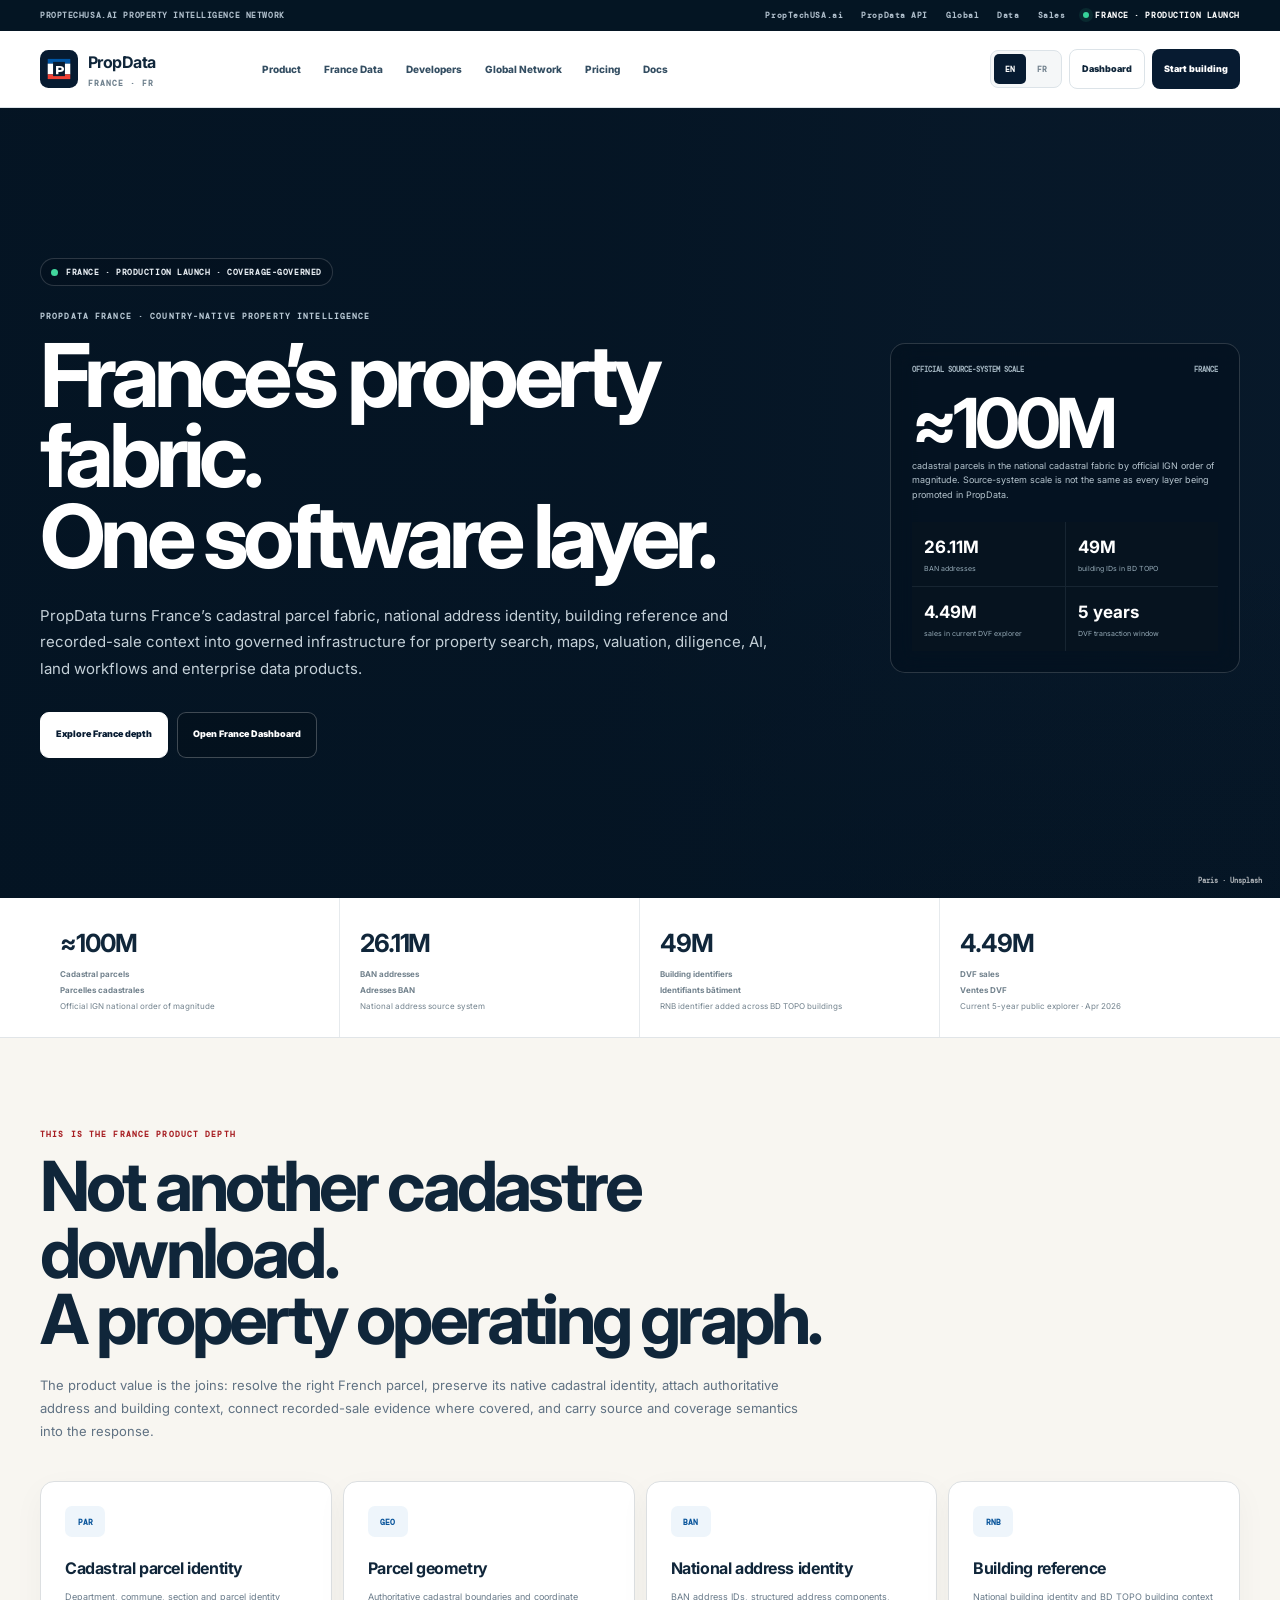
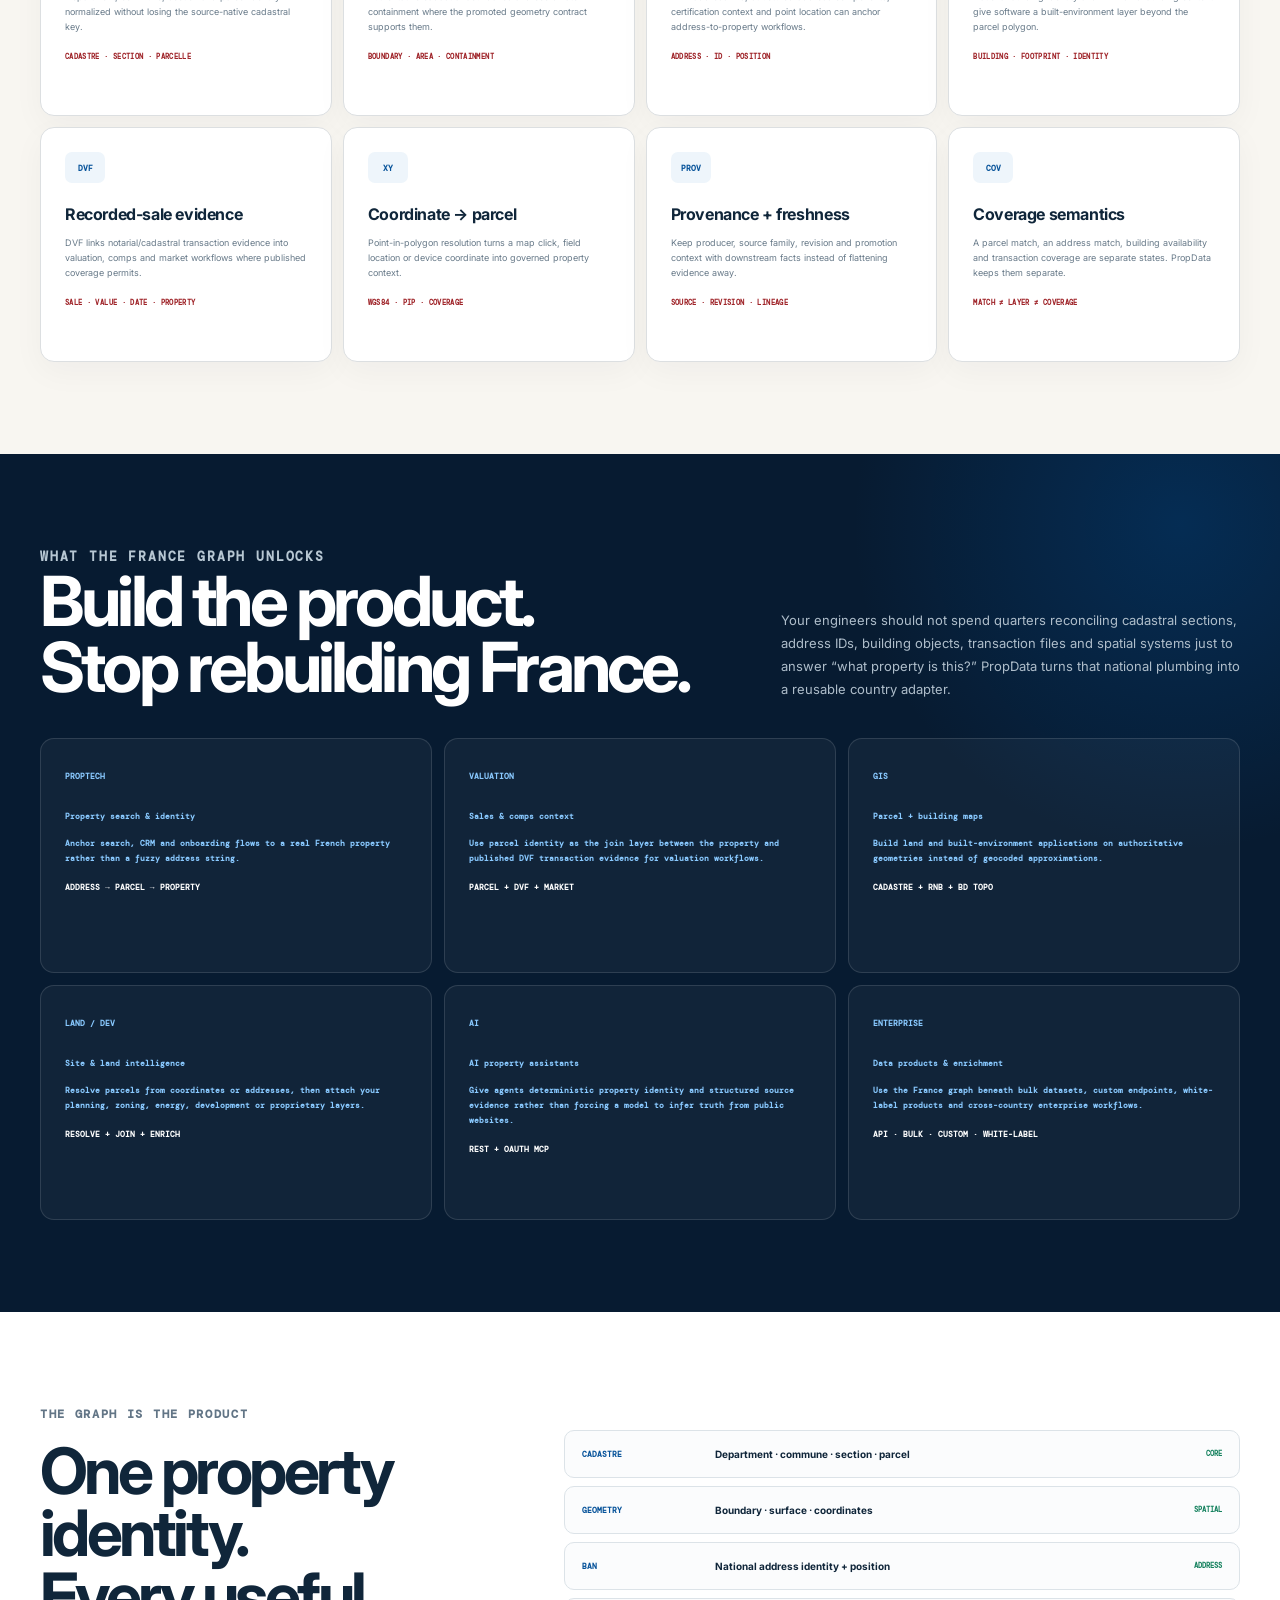
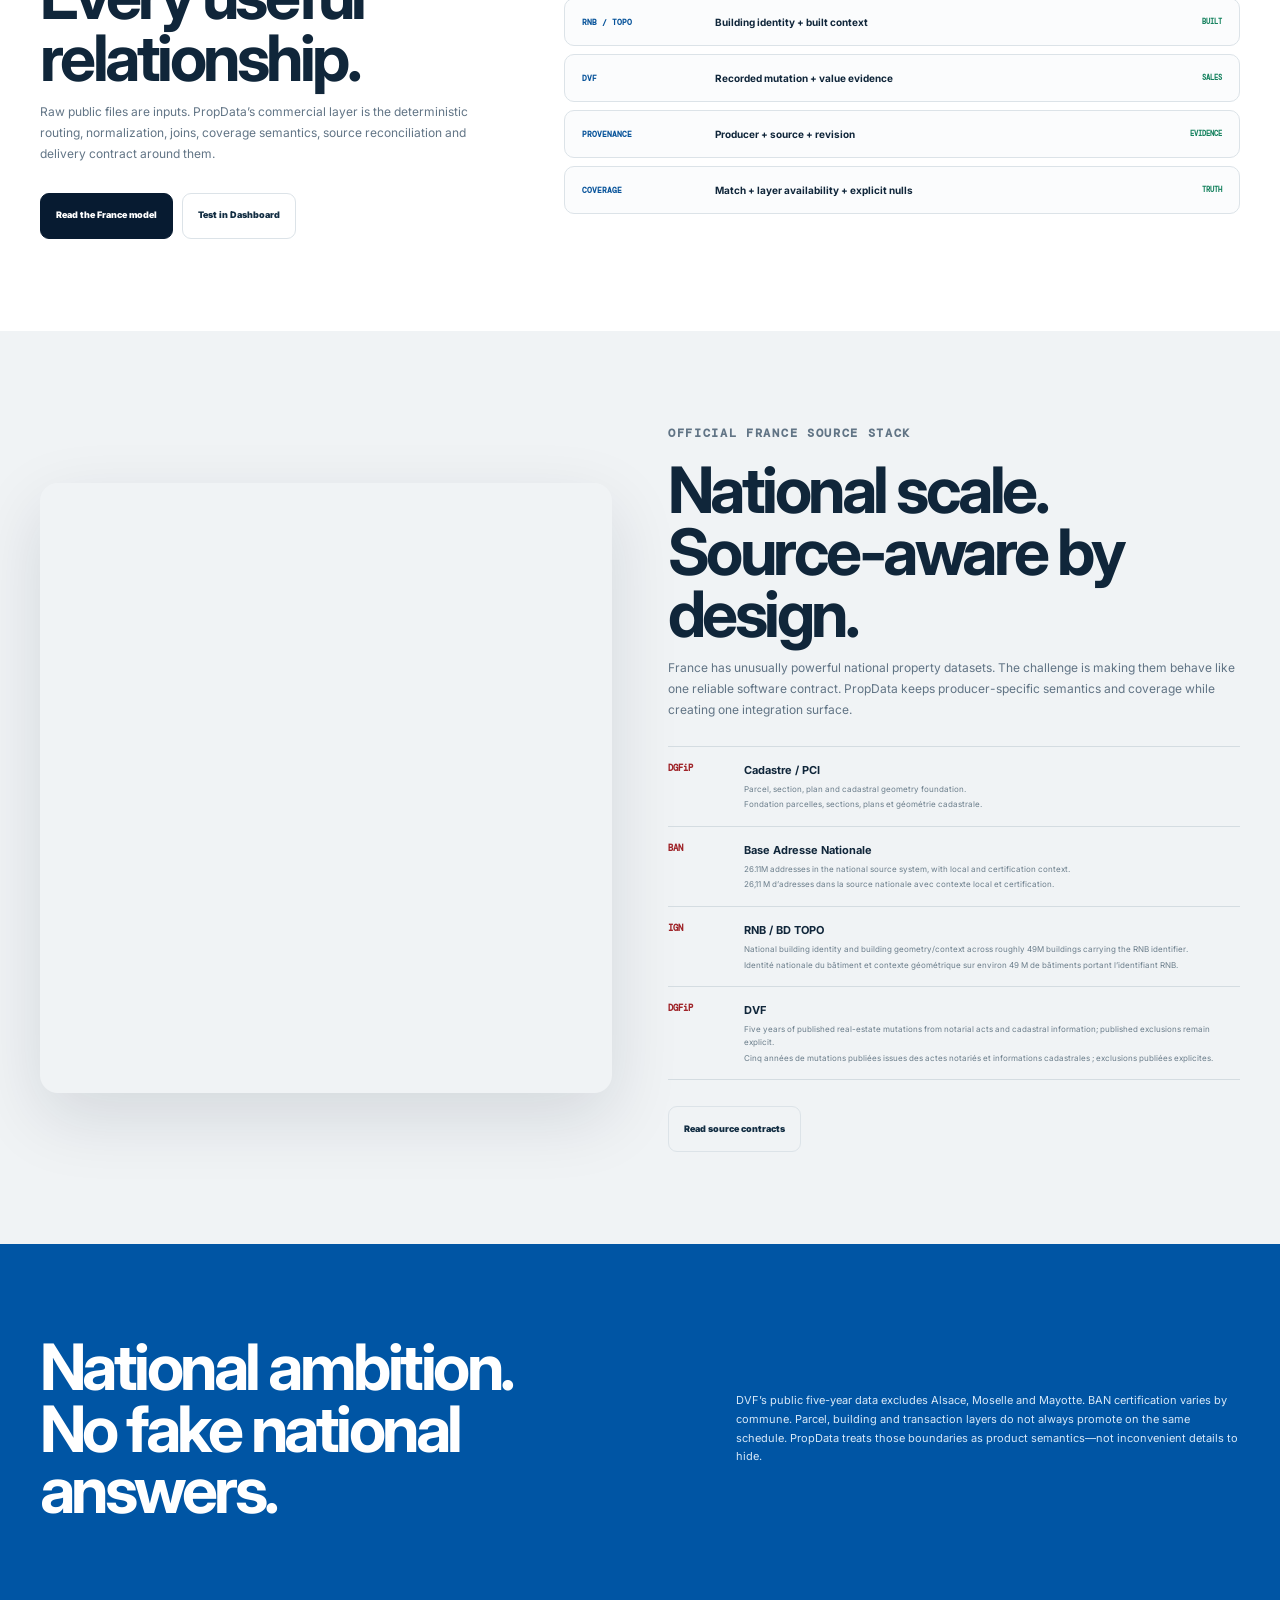
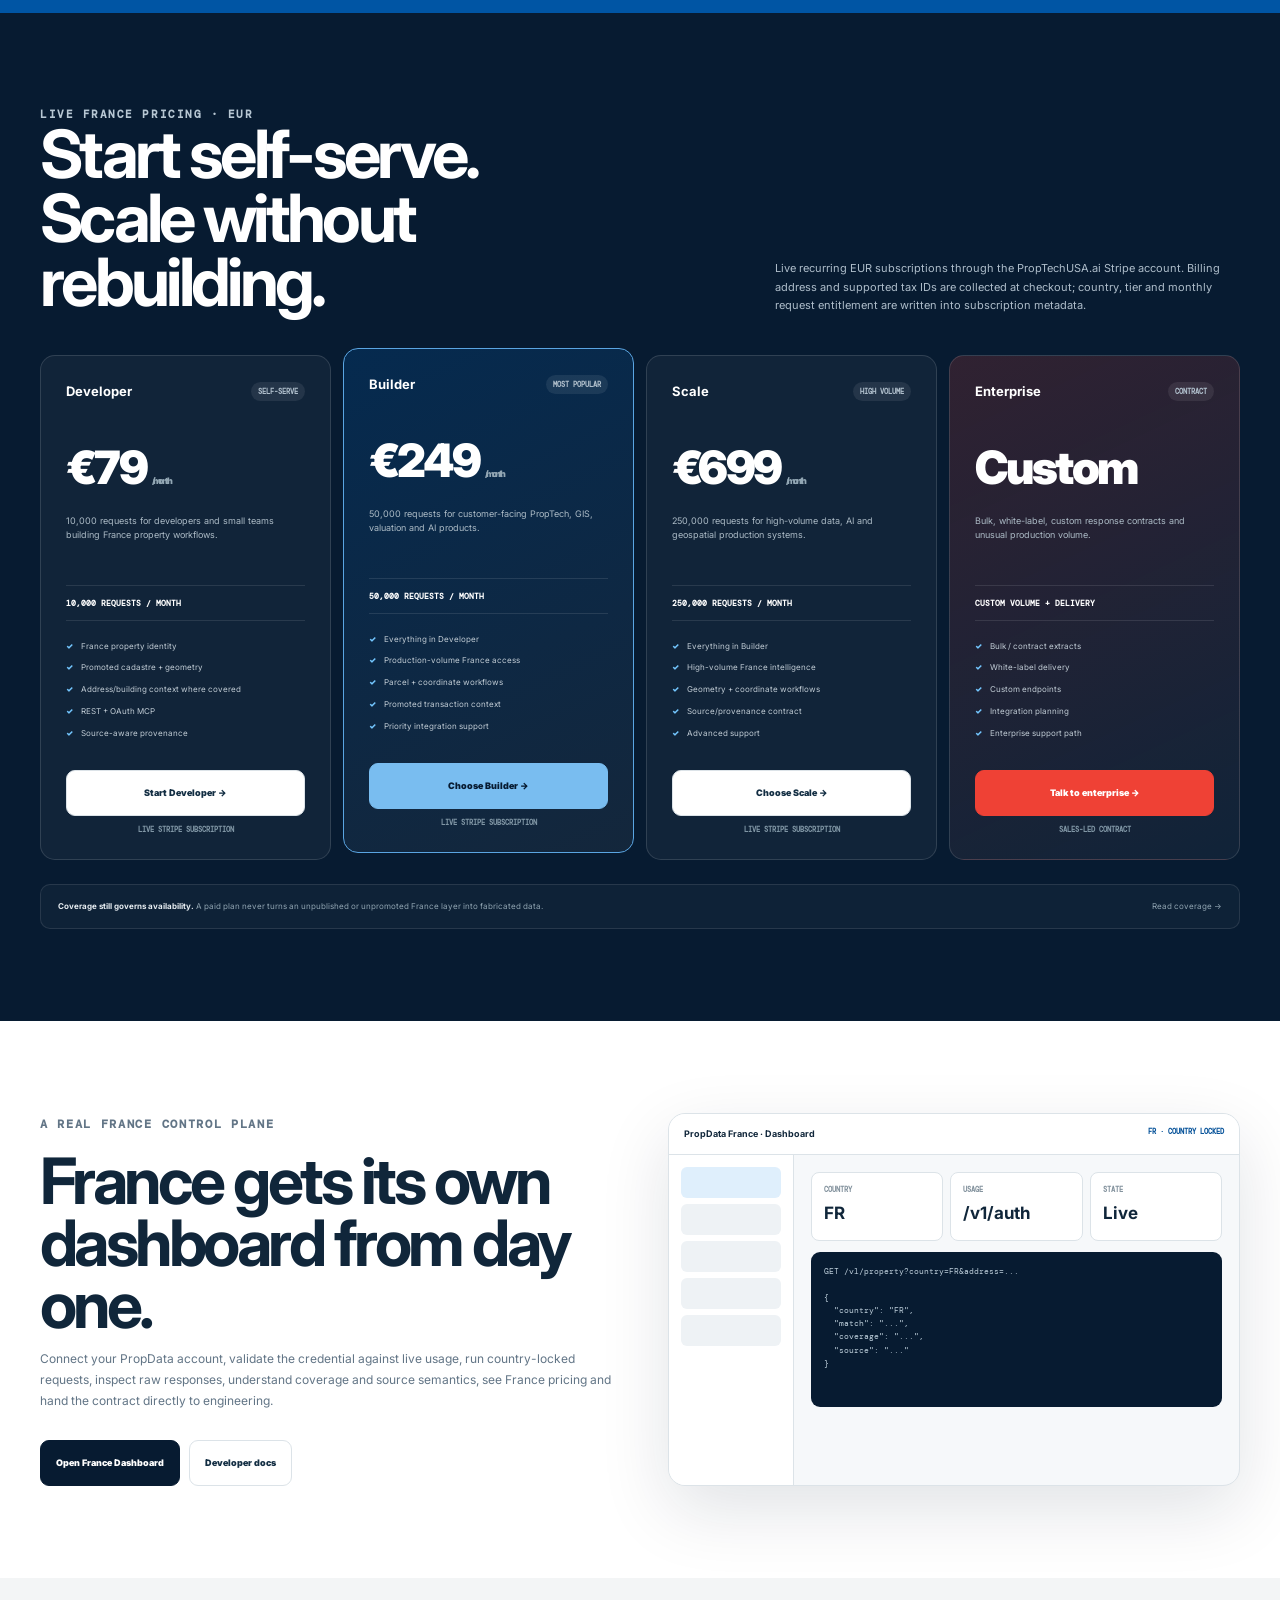
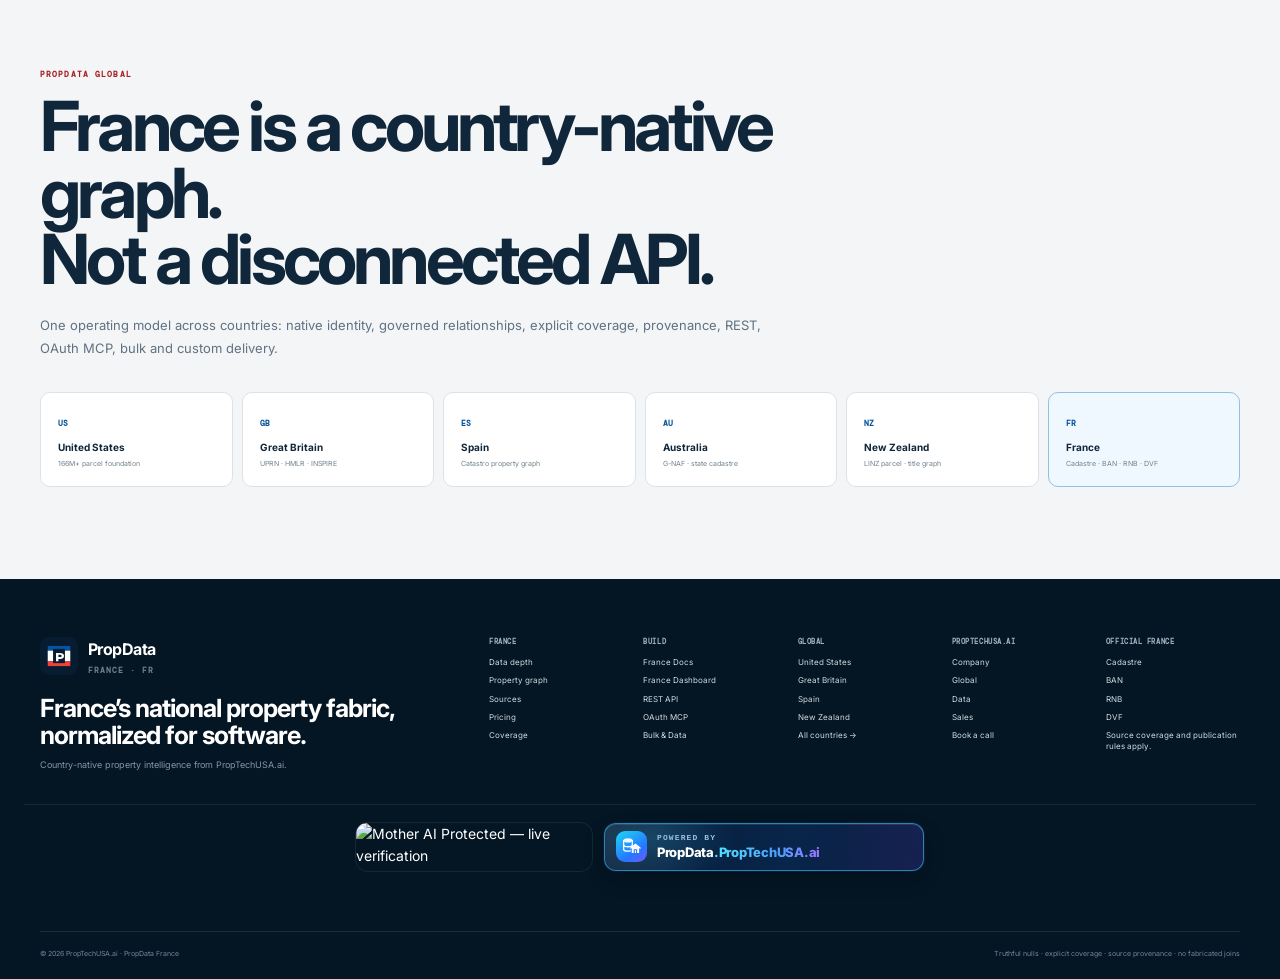
==== commit a35484ce: "Add Mother AI and PropData trust badges" ====
--- a/index.html
+++ b/index.html
@@ -12,4 +12,4 @@
 <section class="section pricing" id="pricing"><div class="shell"><div class="pricing-head"><div><p class="eyebrow light"><span class="lang-en">LIVE FRANCE PRICING · EUR</span><span class="lang-fr">TARIFS FRANCE EN DIRECT · EUR</span></p><h2><span class="lang-en">Start self-serve.<br>Scale without rebuilding.</span><span class="lang-fr">Démarrez en self-service.<br>Montez en charge sans reconstruire.</span></h2></div><p><span class="lang-en">Live recurring EUR subscriptions through the PropTechUSA.ai Stripe account. Billing address and supported tax IDs are collected at checkout; country, tier and monthly request entitlement are written into subscription metadata.</span><span class="lang-fr">Abonnements EUR récurrents via le compte Stripe PropTechUSA.ai. Adresse de facturation et identifiants fiscaux pris en charge sont collectés ; pays, plan et quota mensuel sont enregistrés dans les métadonnées.</span></p></div><div class="price-grid"><article class="price-card"><div class="price-tag"><b>Developer</b><span>SELF-SERVE</span></div><div class="price">€79 <small>/ month</small></div><p>10,000 requests for developers and small teams building France property workflows.</p><div class="price-limit">10,000 REQUESTS / MONTH</div><ul><li>France property identity</li><li>Promoted cadastre + geometry</li><li>Address/building context where covered</li><li>REST + OAuth MCP</li><li>Source-aware provenance</li></ul><a class="btn" href="https://buy.stripe.com/9B66oH7QigOW2hn3kf7wA0m">Start Developer →</a><div class="stripe-note">LIVE STRIPE SUBSCRIPTION</div></article><article class="price-card featured"><div class="price-tag"><b>Builder</b><span>MOST POPULAR</span></div><div class="price">€249 <small>/ month</small></div><p>50,000 requests for customer-facing PropTech, GIS, valuation and AI products.</p><div class="price-limit">50,000 REQUESTS / MONTH</div><ul><li>Everything in Developer</li><li>Production-volume France access</li><li>Parcel + coordinate workflows</li><li>Promoted transaction context</li><li>Priority integration support</li></ul><a class="btn" href="https://buy.stripe.com/8x2cN56Me0PYcW1f2X7wA0n">Choose Builder →</a><div class="stripe-note">LIVE STRIPE SUBSCRIPTION</div></article><article class="price-card"><div class="price-tag"><b>Scale</b><span>HIGH VOLUME</span></div><div class="price">€699 <small>/ month</small></div><p>250,000 requests for high-volume data, AI and geospatial production systems.</p><div class="price-limit">250,000 REQUESTS / MONTH</div><ul><li>Everything in Builder</li><li>High-volume France intelligence</li><li>Geometry + coordinate workflows</li><li>Source/provenance contract</li><li>Advanced support</li></ul><a class="btn" href="https://buy.stripe.com/28E7sL5Ia9mu2hnaMH7wA0o">Choose Scale →</a><div class="stripe-note">LIVE STRIPE SUBSCRIPTION</div></article><article class="price-card enterprise"><div class="price-tag"><b>Enterprise</b><span>CONTRACT</span></div><div class="price">Custom</div><p>Bulk, white-label, custom response contracts and unusual production volume.</p><div class="price-limit">CUSTOM VOLUME + DELIVERY</div><ul><li>Bulk / contract extracts</li><li>White-label delivery</li><li>Custom endpoints</li><li>Integration planning</li><li>Enterprise support path</li></ul><a class="btn" href="mailto:sales@proptechusa.ai?subject=PropData%20France%20Enterprise">Talk to enterprise →</a><div class="stripe-note">SALES-LED CONTRACT</div></article></div><div class="pricing-foot"><span><strong><span class="lang-en">Coverage still governs availability.</span><span class="lang-fr">La couverture gouverne toujours la disponibilité.</span></strong> <span class="lang-en">A paid plan never turns an unpublished or unpromoted France layer into fabricated data.</span><span class="lang-fr">Un plan payant ne transforme jamais une couche non publiée ou non promue en donnée inventée.</span></span><a href="/docs#coverage"><span class="lang-en">Read coverage →</span><span class="lang-fr">Lire la couverture →</span></a></div></div></section>
 <section class="section dashboard-promo"><div class="shell dash-wrap"><div><p class="eyebrow"><span class="lang-en">A REAL FRANCE CONTROL PLANE</span><span class="lang-fr">UN VRAI CONTROL PLANE FRANCE</span></p><h2><span class="lang-en">France gets its own dashboard from day one.</span><span class="lang-fr">La France a son propre dashboard dès le premier jour.</span></h2><p><span class="lang-en">Connect your PropData account, validate the credential against live usage, run country-locked requests, inspect raw responses, understand coverage and source semantics, see France pricing and hand the contract directly to engineering.</span><span class="lang-fr">Connectez votre compte PropData, validez la clé avec l’usage réel, exécutez des requêtes bloquées sur la France, inspectez les réponses, la couverture et les sources, puis passez le contrat directement aux équipes techniques.</span></p><div class="hero-actions"><a class="btn dark" href="/dashboard"><span class="lang-en">Open France Dashboard</span><span class="lang-fr">Ouvrir Dashboard France</span></a><a class="btn outline" href="/docs"><span class="lang-en">Developer docs</span><span class="lang-fr">Documentation développeur</span></a></div></div><div class="dash-mock"><div class="dash-top"><b>PropData France · Dashboard</b><span>FR · COUNTRY LOCKED</span></div><div class="dash-body"><div class="dash-side"><i></i><i></i><i></i><i></i><i></i></div><div class="dash-main"><div class="dash-kpis"><div class="dash-kpi"><span>COUNTRY</span><strong>FR</strong></div><div class="dash-kpi"><span>USAGE</span><strong>/v1/auth</strong></div><div class="dash-kpi"><span>STATE</span><strong>Live</strong></div></div><div class="console">GET /v1/property?country=FR&address=...<br><br>{<br>&nbsp;&nbsp;"country": "FR",<br>&nbsp;&nbsp;"match": "...",<br>&nbsp;&nbsp;"coverage": "...",<br>&nbsp;&nbsp;"source": "..."<br>}</div></div></div></div></div></section>
 <section class="section global"><div class="shell"><div class="section-head"><p class="eyebrow">PROPDATA GLOBAL</p><h2><span class="lang-en">France is a country-native graph.<br>Not a disconnected API.</span><span class="lang-fr">La France est un graphe natif.<br>Pas une API isolée.</span></h2><p><span class="lang-en">One operating model across countries: native identity, governed relationships, explicit coverage, provenance, REST, OAuth MCP, bulk and custom delivery.</span><span class="lang-fr">Un modèle commun à tous les pays : identité native, relations gouvernées, couverture explicite, provenance, REST, OAuth MCP, bulk et sur mesure.</span></p></div><div class="country-grid"><a href="https://propdata.proptechusa.ai/"><span>US</span><b>United States</b><small>166M+ parcel foundation</small></a><a href="https://gb.proptechusa.ai/"><span>GB</span><b>Great Britain</b><small>UPRN · HMLR · INSPIRE</small></a><a href="https://spain.proptechusa.ai/"><span>ES</span><b>Spain</b><small>Catastro property graph</small></a><a href="https://au.proptechusa.ai/"><span>AU</span><b>Australia</b><small>G-NAF · state cadastre</small></a><a href="https://nz.proptechusa.ai/"><span>NZ</span><b>New Zealand</b><small>LINZ parcel · title graph</small></a><a class="current" href="/"><span>FR</span><b>France</b><small>Cadastre · BAN · RNB · DVF</small></a></div></div></section></main>
-<footer class="footer"><div class="shell footer-top"><div class="footer-brand"><a class="brand" href="/"><img src="/favicon.svg" alt=""><span><strong style="color:#fff">PropData</strong><small>FRANCE · FR</small></span></a><h3><span class="lang-en">France’s national property fabric, normalized for software.</span><span class="lang-fr">Le tissu immobilier national français, normalisé pour le logiciel.</span></h3><p>Country-native property intelligence from PropTechUSA.ai.</p></div><div class="footer-cols"><div><b>France</b><a href="#depth">Data depth</a><a href="#graph">Property graph</a><a href="#sources">Sources</a><a href="#pricing">Pricing</a><a href="#truth">Coverage</a></div><div><b>Build</b><a href="/docs">France Docs</a><a href="/dashboard">France Dashboard</a><a href="/docs#quickstart">REST API</a><a href="/docs#mcp">OAuth MCP</a><a href="https://data.proptechusa.ai/">Bulk & Data</a></div><div><b>Global</b><a href="https://propdata.proptechusa.ai/">United States</a><a href="https://gb.proptechusa.ai/">Great Britain</a><a href="https://spain.proptechusa.ai/">Spain</a><a href="https://nz.proptechusa.ai/">New Zealand</a><a href="https://global.proptechusa.ai/">All countries →</a></div><div><b>PropTechUSA.ai</b><a href="https://proptechusa.ai/">Company</a><a href="https://global.proptechusa.ai/">Global</a><a href="https://data.proptechusa.ai/">Data</a><a href="mailto:sales@proptechusa.ai">Sales</a><a href="https://calendly.com/proptechusa">Book a call</a></div><div><b>Official France</b><a href="https://cadastre.data.gouv.fr/">Cadastre</a><a href="https://adresse.data.gouv.fr/">BAN</a><a href="https://rnb.beta.gouv.fr/">RNB</a><a href="https://explore.data.gouv.fr/immobilier">DVF</a><span>Source coverage and publication rules apply.</span></div></div></div><div class="shell footer-bottom"><span>© 2026 PropTechUSA.ai · PropData France</span><span>Truthful nulls · explicit coverage · source provenance · no fabricated joins</span></div></footer><script src="/site.js" defer></script></body></html>+<footer class="footer"><div class="shell footer-top"><div class="footer-brand"><a class="brand" href="/"><img src="/favicon.svg" alt=""><span><strong style="color:#fff">PropData</strong><small>FRANCE · FR</small></span></a><h3><span class="lang-en">France’s national property fabric, normalized for software.</span><span class="lang-fr">Le tissu immobilier national français, normalisé pour le logiciel.</span></h3><p>Country-native property intelligence from PropTechUSA.ai.</p></div><div class="footer-cols"><div><b>France</b><a href="#depth">Data depth</a><a href="#graph">Property graph</a><a href="#sources">Sources</a><a href="#pricing">Pricing</a><a href="#truth">Coverage</a></div><div><b>Build</b><a href="/docs">France Docs</a><a href="/dashboard">France Dashboard</a><a href="/docs#quickstart">REST API</a><a href="/docs#mcp">OAuth MCP</a><a href="https://data.proptechusa.ai/">Bulk & Data</a></div><div><b>Global</b><a href="https://propdata.proptechusa.ai/">United States</a><a href="https://gb.proptechusa.ai/">Great Britain</a><a href="https://spain.proptechusa.ai/">Spain</a><a href="https://nz.proptechusa.ai/">New Zealand</a><a href="https://global.proptechusa.ai/">All countries →</a></div><div><b>PropTechUSA.ai</b><a href="https://proptechusa.ai/">Company</a><a href="https://global.proptechusa.ai/">Global</a><a href="https://data.proptechusa.ai/">Data</a><a href="mailto:sales@proptechusa.ai">Sales</a><a href="https://calendly.com/proptechusa">Book a call</a></div><div><b>Official France</b><a href="https://cadastre.data.gouv.fr/">Cadastre</a><a href="https://adresse.data.gouv.fr/">BAN</a><a href="https://rnb.beta.gouv.fr/">RNB</a><a href="https://explore.data.gouv.fr/immobilier">DVF</a><span>Source coverage and publication rules apply.</span></div></div></div><div class="shell footer-bottom"><span>© 2026 PropTechUSA.ai · PropData France</span><span>Truthful nulls · explicit coverage · source provenance · no fabricated joins</span></div></footer><script src="/site.js" defer></script><script src="/trust-badges.js" defer></script></body></html>
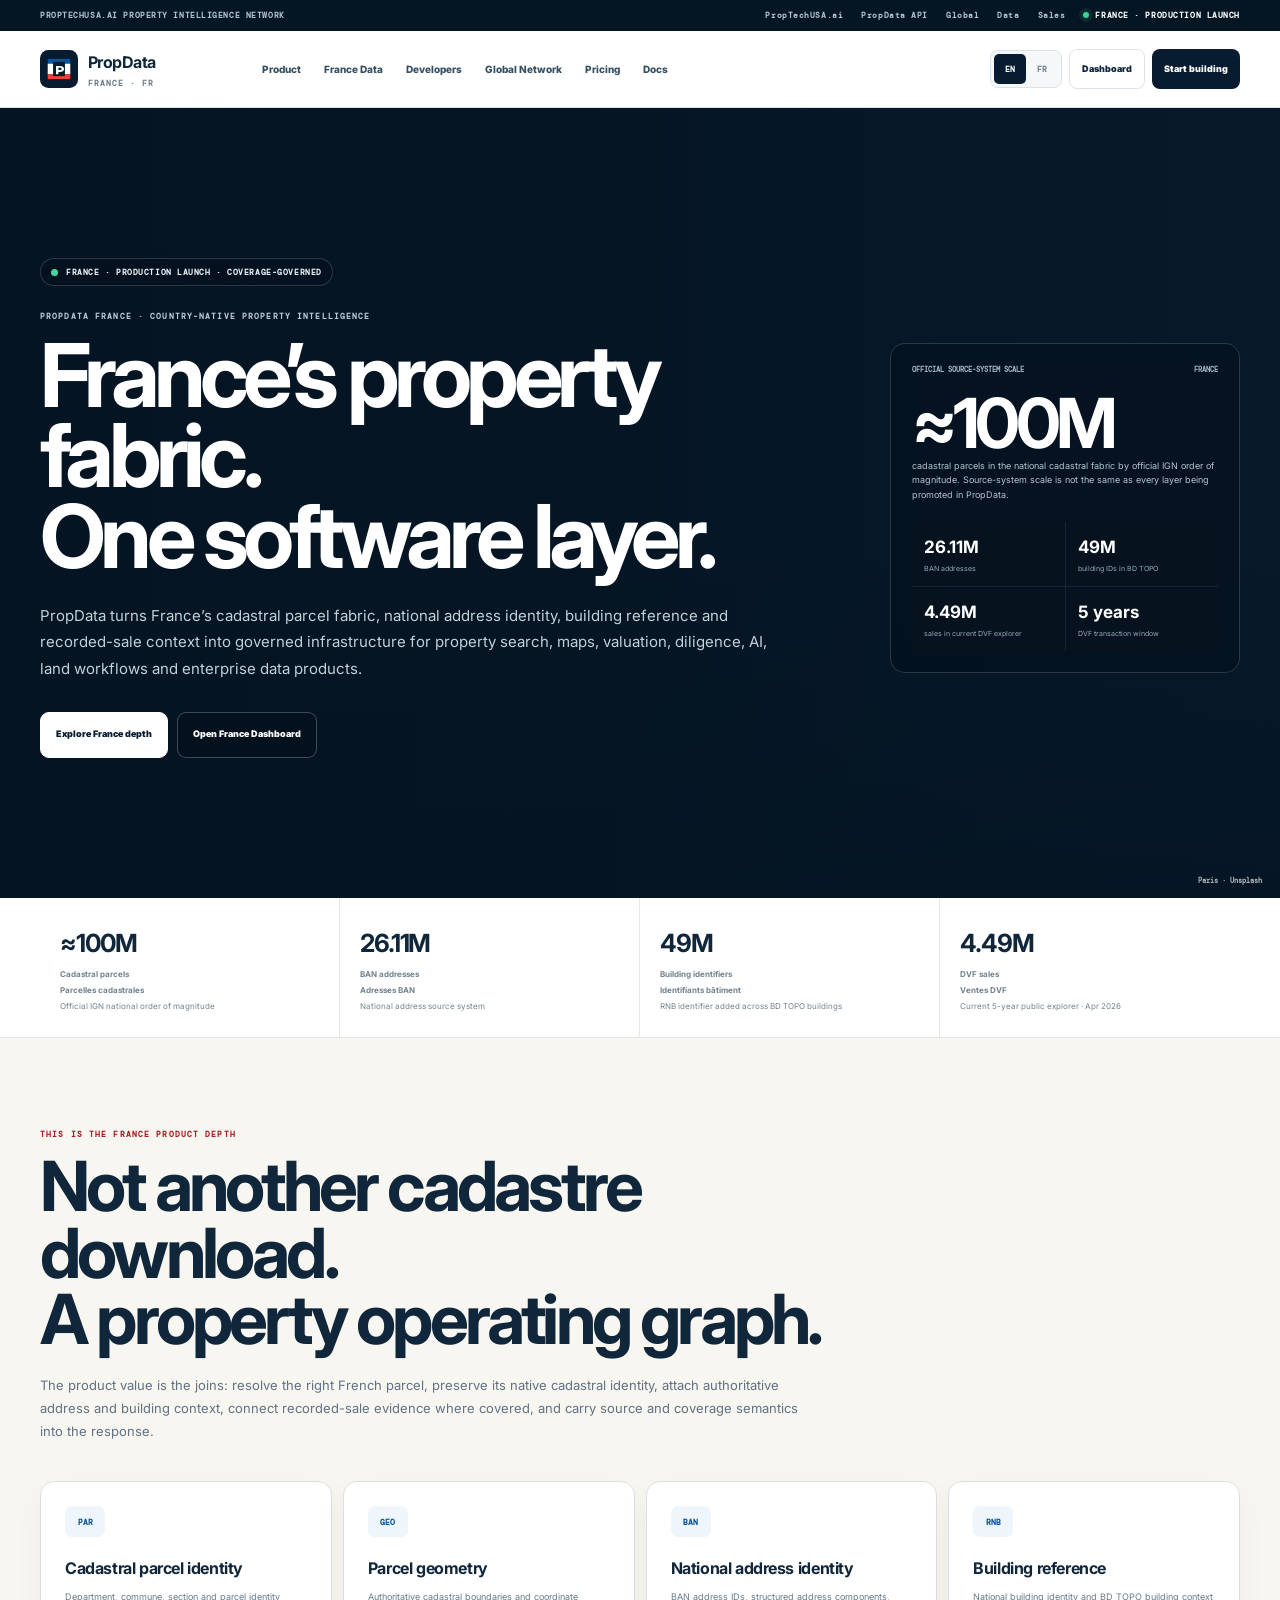
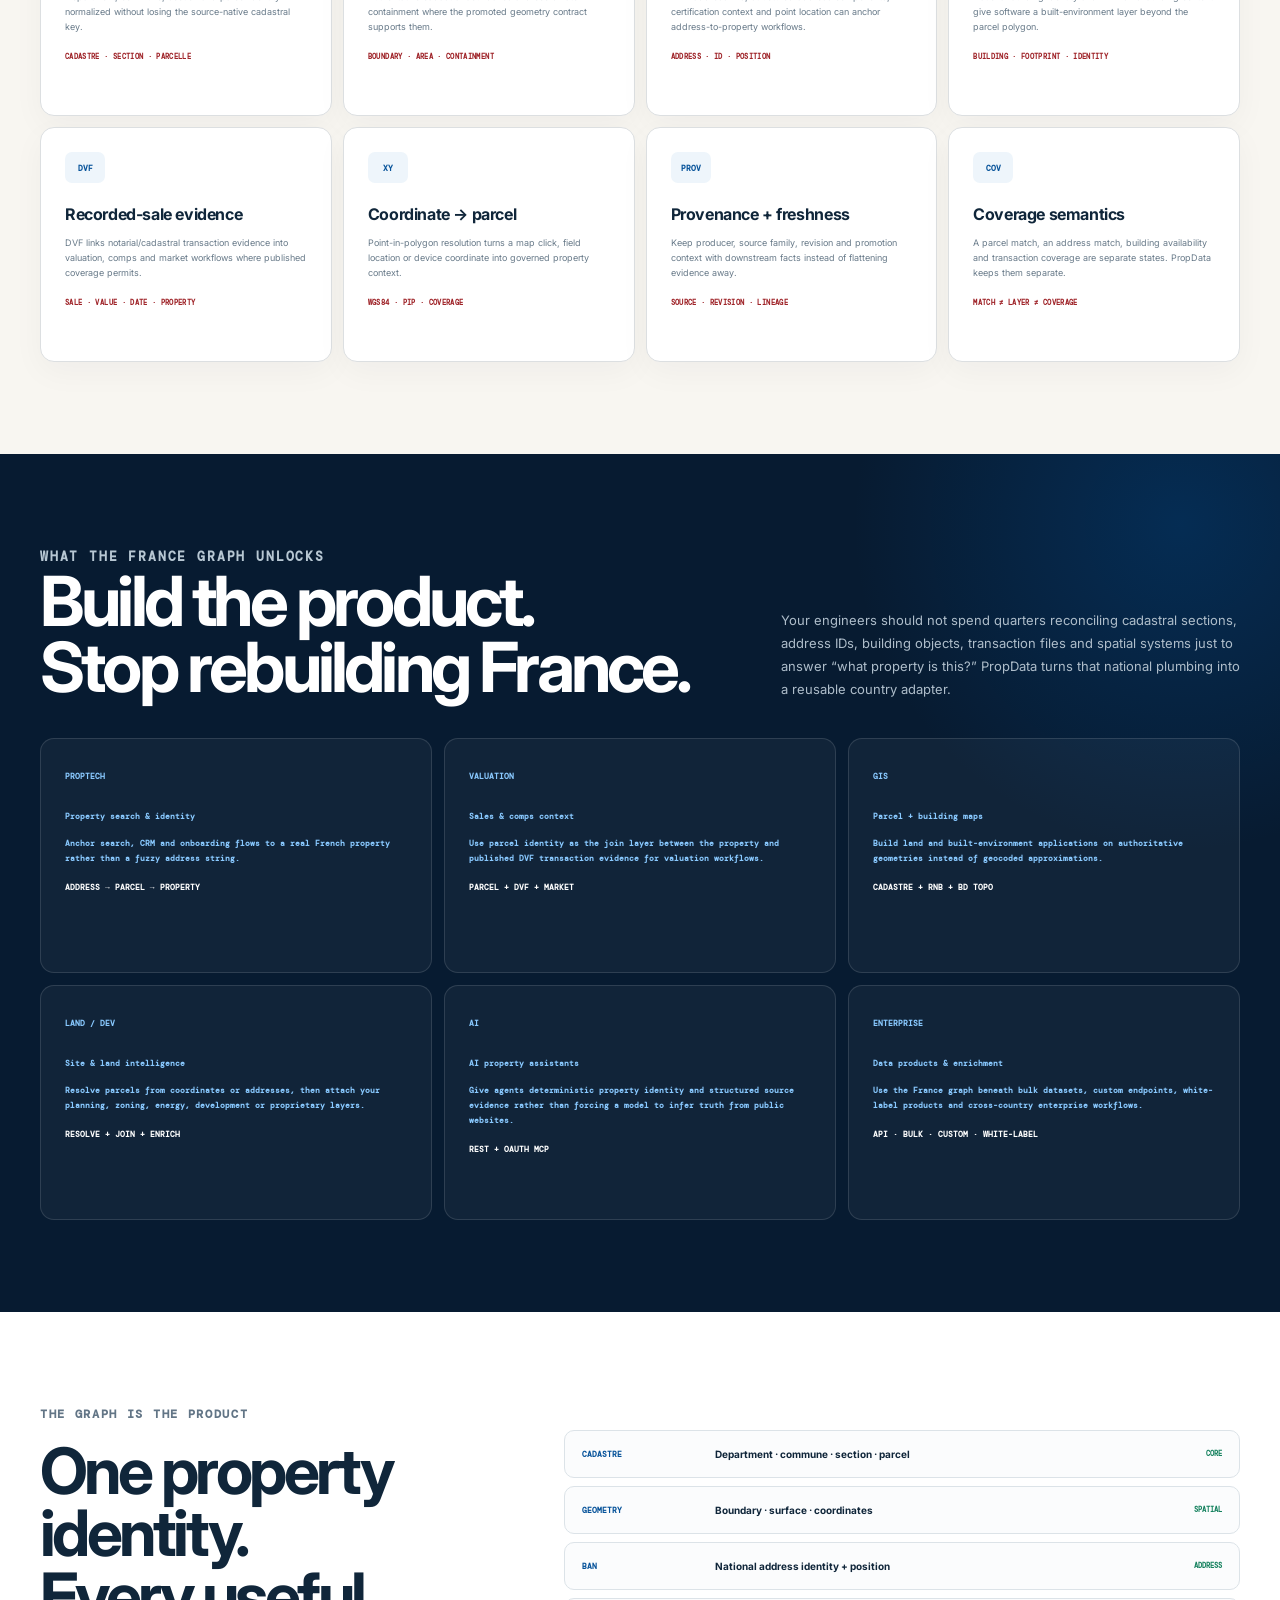
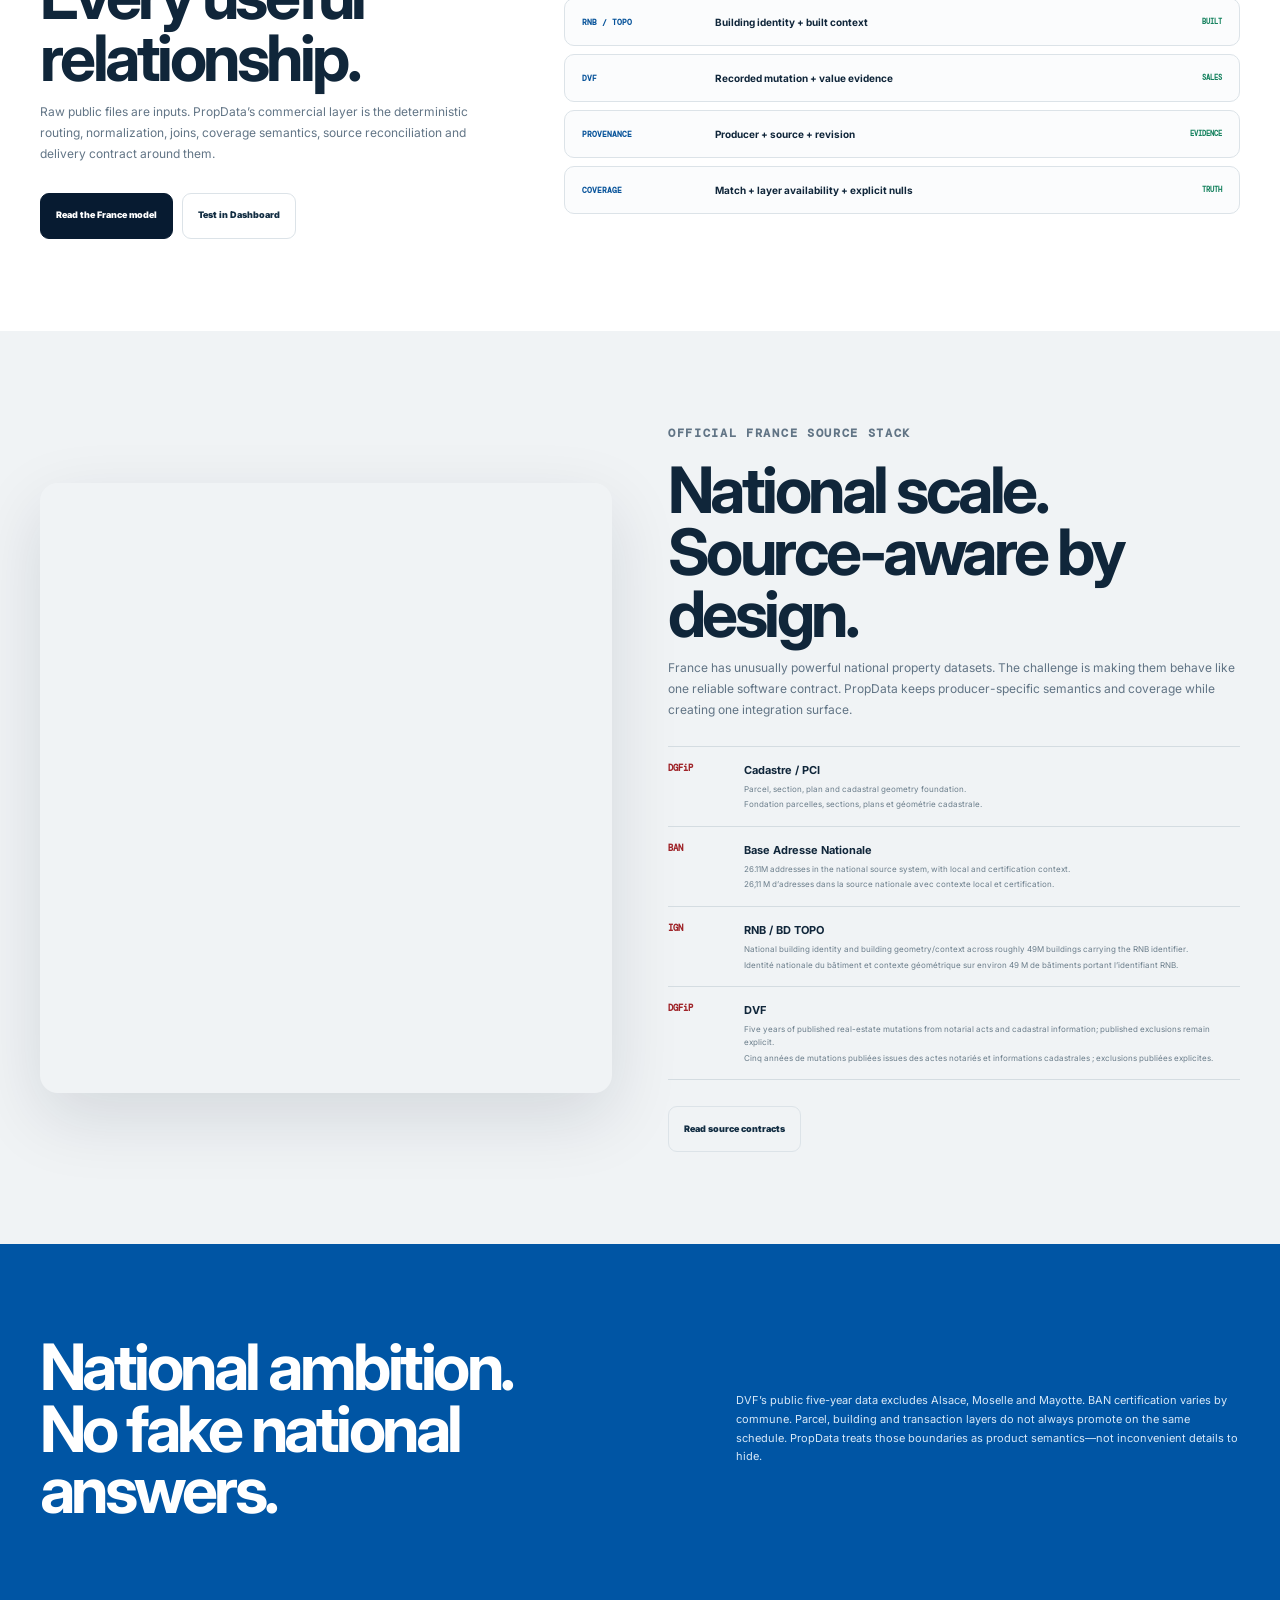
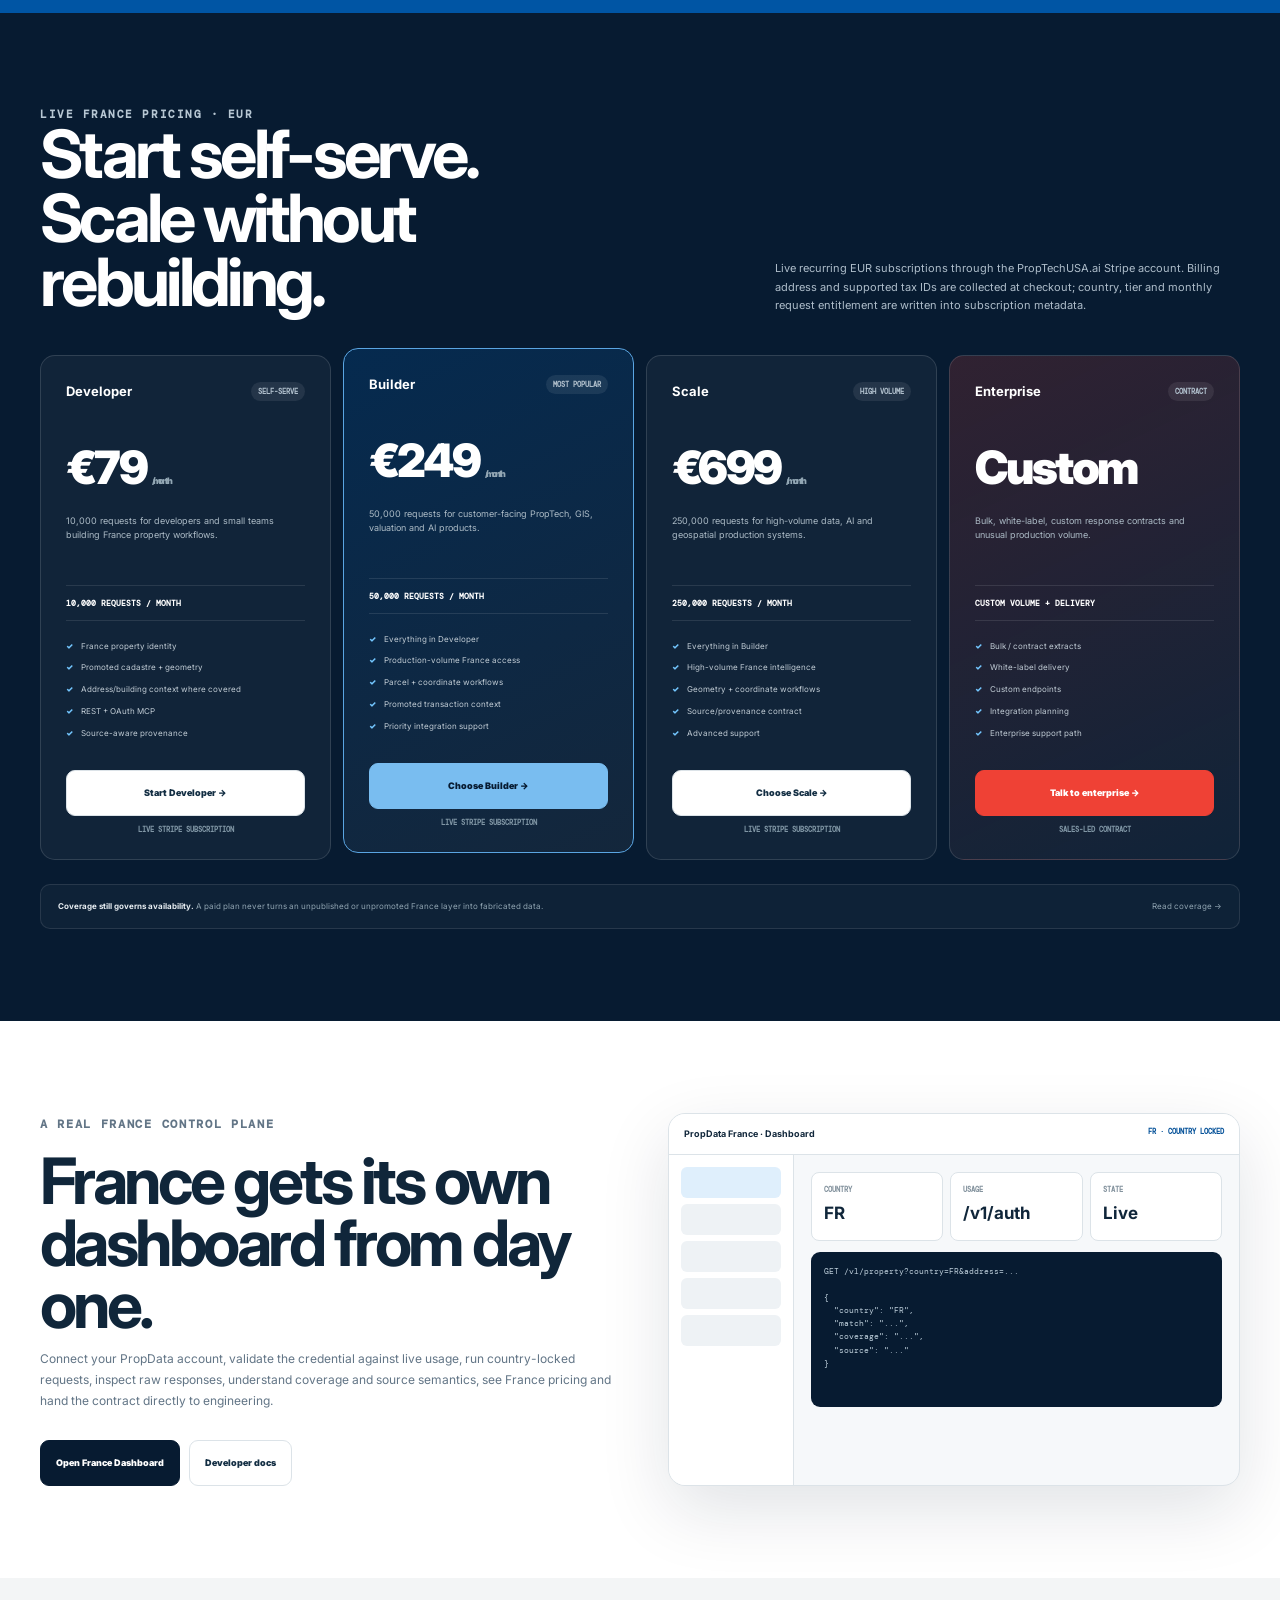
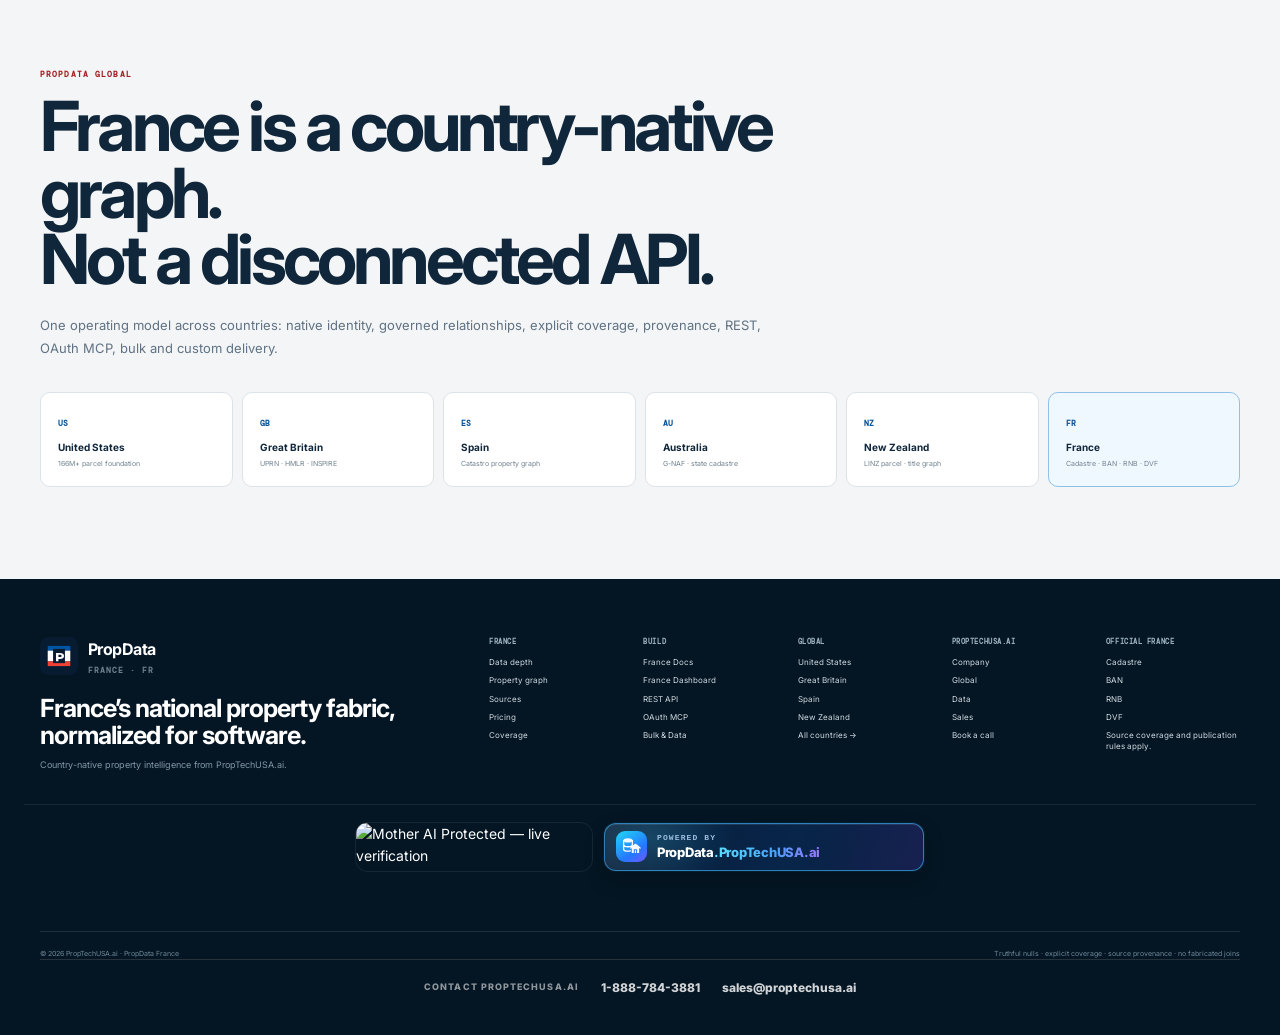
==== commit b64b680e: "Add PropTechUSA GA4 to france surface" ====
--- a/index.html
+++ b/index.html
@@ -1,4 +1,6 @@
-<!doctype html><html lang="en" data-lang="en"><head><meta charset="utf-8"><meta name="viewport" content="width=device-width,initial-scale=1,viewport-fit=cover"><title>PropData France | National Cadastre, Address, Building & Transaction Intelligence</title><meta name="description" content="PropData France turns France's national cadastral parcel fabric, BAN addresses, building reference and DVF transaction context into governed property intelligence for software, GIS, AI and enterprise workflows."><meta name="theme-color" content="#071b31"><link rel="canonical" href="https://france.proptechusa.ai/"><link rel="icon" href="/favicon.svg" type="image/svg+xml"><meta property="og:type" content="website"><meta property="og:title" content="PropData France | France's property fabric, normalized for software"><meta property="og:description" content="National cadastral identity, parcels, addresses, buildings, transaction context, geometry, coverage and provenance behind one France property contract."><meta property="og:url" content="https://france.proptechusa.ai/"><meta property="og:image" content="https://images.unsplash.com/photo-1502602898657-3e91760cbb34?auto=format&fit=crop&fm=jpg&q=86&w=1800"><meta name="twitter:card" content="summary_large_image"><meta name="twitter:title" content="PropData France"><meta name="twitter:description" content="France's national property fabric, normalized for software."><meta name="twitter:image" content="https://images.unsplash.com/photo-1502602898657-3e91760cbb34?auto=format&fit=crop&fm=jpg&q=86&w=1800"><link rel="stylesheet" href="/site.css"><script type="application/ld+json">{"@context":"https://schema.org","@graph":[{"@type":"Organization","@id":"https://proptechusa.ai/#organization","name":"PropTechUSA.ai","url":"https://proptechusa.ai/","email":"sales@proptechusa.ai"},{"@type":"WebAPI","name":"PropData France","url":"https://france.proptechusa.ai/","description":"Country-native French property intelligence built around cadastral parcels, national address identity, building context, transaction evidence, coverage and provenance.","provider":{"@id":"https://proptechusa.ai/#organization"},"areaServed":{"@type":"Country","name":"France"},"documentation":"https://france.proptechusa.ai/docs"}]}</script></head><body>
+<!doctype html><html lang="en" data-lang="en"><head>
+<script defer src="https://www.proptechusa.ai/network-analytics.js" data-proptech-surface="france"></script>
+<meta charset="utf-8"><meta name="viewport" content="width=device-width,initial-scale=1,viewport-fit=cover"><title>PropData France | National Cadastre, Address, Building & Transaction Intelligence</title><meta name="description" content="PropData France turns France's national cadastral parcel fabric, BAN addresses, building reference and DVF transaction context into governed property intelligence for software, GIS, AI and enterprise workflows."><meta name="theme-color" content="#071b31"><link rel="canonical" href="https://france.proptechusa.ai/"><link rel="icon" href="/favicon.svg" type="image/svg+xml"><meta property="og:type" content="website"><meta property="og:title" content="PropData France | France's property fabric, normalized for software"><meta property="og:description" content="National cadastral identity, parcels, addresses, buildings, transaction context, geometry, coverage and provenance behind one France property contract."><meta property="og:url" content="https://france.proptechusa.ai/"><meta property="og:image" content="https://images.unsplash.com/photo-1502602898657-3e91760cbb34?auto=format&fit=crop&fm=jpg&q=86&w=1800"><meta name="twitter:card" content="summary_large_image"><meta name="twitter:title" content="PropData France"><meta name="twitter:description" content="France's national property fabric, normalized for software."><meta name="twitter:image" content="https://images.unsplash.com/photo-1502602898657-3e91760cbb34?auto=format&fit=crop&fm=jpg&q=86&w=1800"><link rel="stylesheet" href="/site.css"><script type="application/ld+json">{"@context":"https://schema.org","@graph":[{"@type":"Organization","@id":"https://proptechusa.ai/#organization","name":"PropTechUSA.ai","url":"https://proptechusa.ai/","email":"sales@proptechusa.ai"},{"@type":"WebAPI","name":"PropData France","url":"https://france.proptechusa.ai/","description":"Country-native French property intelligence built around cadastral parcels, national address identity, building context, transaction evidence, coverage and provenance.","provider":{"@id":"https://proptechusa.ai/#organization"},"areaServed":{"@type":"Country","name":"France"},"documentation":"https://france.proptechusa.ai/docs"}]}</script></head><body>
 <div class="utility"><div class="shell"><span>PROPTECHUSA.AI PROPERTY INTELLIGENCE NETWORK</span><nav><a href="https://proptechusa.ai/">PropTechUSA.ai</a><a href="https://propdata.proptechusa.ai/">PropData API</a><a href="https://global.proptechusa.ai/">Global</a><a href="https://data.proptechusa.ai/">Data</a><a href="mailto:sales@proptechusa.ai">Sales</a><span class="utility-status"><i></i>FRANCE · PRODUCTION LAUNCH</span></nav></div></div>
 <header class="header"><div class="shell nav"><a class="brand" href="/"><img src="/favicon.svg" alt=""><span><strong>PropData</strong><small>FRANCE · FR</small></span></a><button class="menu" id="menu" type="button">☰</button><nav class="nav-links" id="nav"><details class="nav-group"><summary><span class="lang-en">Product</span><span class="lang-fr">Produit</span></summary><div class="mega"><div><span class="mega-label">FRANCE PROPERTY GRAPH</span><a href="#depth"><b><span class="lang-en">Data depth</span><span class="lang-fr">Profondeur des données</span></b><small>Cadastre · BAN · building graph · DVF</small></a><a href="#graph"><b><span class="lang-en">Property graph</span><span class="lang-fr">Graphe immobilier</span></b><small><span class="lang-en">Identity, spatial joins, source lineage.</span><span class="lang-fr">Identité, relations spatiales, provenance.</span></small></a></div><div><span class="mega-label">OPERATE</span><a href="/dashboard"><b>France Dashboard</b><small><span class="lang-en">Request Lab, usage, coverage and billing.</span><span class="lang-fr">Request Lab, usage, couverture et facturation.</span></small></a><a href="/docs"><b>Developer Docs</b><small><span class="lang-en">Country contract from quickstart to production.</span><span class="lang-fr">Contrat pays du quickstart à la production.</span></small></a></div></div></details><details class="nav-group"><summary><span class="lang-en">France Data</span><span class="lang-fr">Données France</span></summary><div class="mega"><div><span class="mega-label">NATIONAL FABRIC</span><a href="#scale"><b>≈100M parcels</b><small><span class="lang-en">Official cadastral source-system order of magnitude.</span><span class="lang-fr">Ordre de grandeur officiel du parcellaire cadastral.</span></small></a><a href="#sources"><b>BAN · RNB · DVF</b><small><span class="lang-en">Address, building and recorded-sale context.</span><span class="lang-fr">Adresse, bâtiment et contexte des mutations.</span></small></a></div><div><span class="mega-label">TRUST</span><a href="#coverage"><b><span class="lang-en">Coverage contract</span><span class="lang-fr">Contrat de couverture</span></b><small><span class="lang-en">Source and layer availability remain explicit.</span><span class="lang-fr">Disponibilité des sources et couches explicite.</span></small></a><a href="#truth"><b><span class="lang-en">Truthful nulls</span><span class="lang-fr">Nuls explicites</span></b><small><span class="lang-en">No invented parcel, address, building or sale match.</span><span class="lang-fr">Aucun rapprochement inventé.</span></small></a></div></div></details><details class="nav-group"><summary><span class="lang-en">Developers</span><span class="lang-fr">Développeurs</span></summary><div class="mega"><div><span class="mega-label">BUILD</span><a href="/docs#quickstart"><b>REST API</b><small>country=FR · x-api-key</small></a><a href="/docs#mcp"><b>OAuth MCP</b><small><span class="lang-en">AI-native delivery through OAuth.</span><span class="lang-fr">Accès IA natif via OAuth.</span></small></a></div><div><span class="mega-label">OPERATE</span><a href="/dashboard"><b>France Dashboard</b><small><span class="lang-en">Country-locked workspace and live usage.</span><span class="lang-fr">Workspace pays et usage en direct.</span></small></a><a href="#pricing"><b><span class="lang-en">Pricing</span><span class="lang-fr">Tarifs</span></b><small>€79 · €249 · €699</small></a></div></div></details><details class="nav-group"><summary><span class="lang-en">Global Network</span><span class="lang-fr">Réseau mondial</span></summary><div class="mega mega-countries"><div><span class="mega-label">LIVE COUNTRY PRODUCTS</span><a href="https://propdata.proptechusa.ai/"><b>United States</b><small>166M+ parcel foundation</small></a><a href="https://gb.proptechusa.ai/"><b>Great Britain</b><small>UPRN · HMLR · INSPIRE</small></a><a href="https://spain.proptechusa.ai/"><b>Spain</b><small>Catastro property graph</small></a></div><div><span class="mega-label">GLOBAL</span><a href="https://au.proptechusa.ai/"><b>Australia</b><small>G-NAF · state cadastre</small></a><a href="https://nz.proptechusa.ai/"><b>New Zealand</b><small>LINZ parcel · title graph</small></a><a href="https://ee.proptechusa.ai/"><b>Estonia</b><small>Cadastre · ADS · EHR</small></a></div></div></details><a href="#pricing"><span class="lang-en">Pricing</span><span class="lang-fr">Tarifs</span></a><a href="/docs">Docs</a></nav><div class="nav-actions"><div class="lang"><button class="active" data-lang="en" type="button">EN</button><button data-lang="fr" type="button">FR</button></div><a class="dashboard-link" href="/dashboard">Dashboard</a><a class="nav-cta" href="#pricing"><span class="lang-en">Start building</span><span class="lang-fr">Commencer</span></a></div></div></header>
 <div id="checkout-success" class="checkout-success" hidden><div class="checkout-success-inner"><div><b><span class="lang-en">Stripe checkout completed.</span><span class="lang-fr">Paiement Stripe terminé.</span></b><p><span class="lang-en">Continue into the France Dashboard for account controls, live usage and country tools.</span><span class="lang-fr">Continuez vers le Dashboard France pour la gestion du compte, l'usage et les outils pays.</span></p></div><a href="/dashboard"><span class="lang-en">Open France Dashboard →</span><span class="lang-fr">Ouvrir Dashboard France →</span></a><button id="dismiss-checkout" type="button">×</button></div></div>
